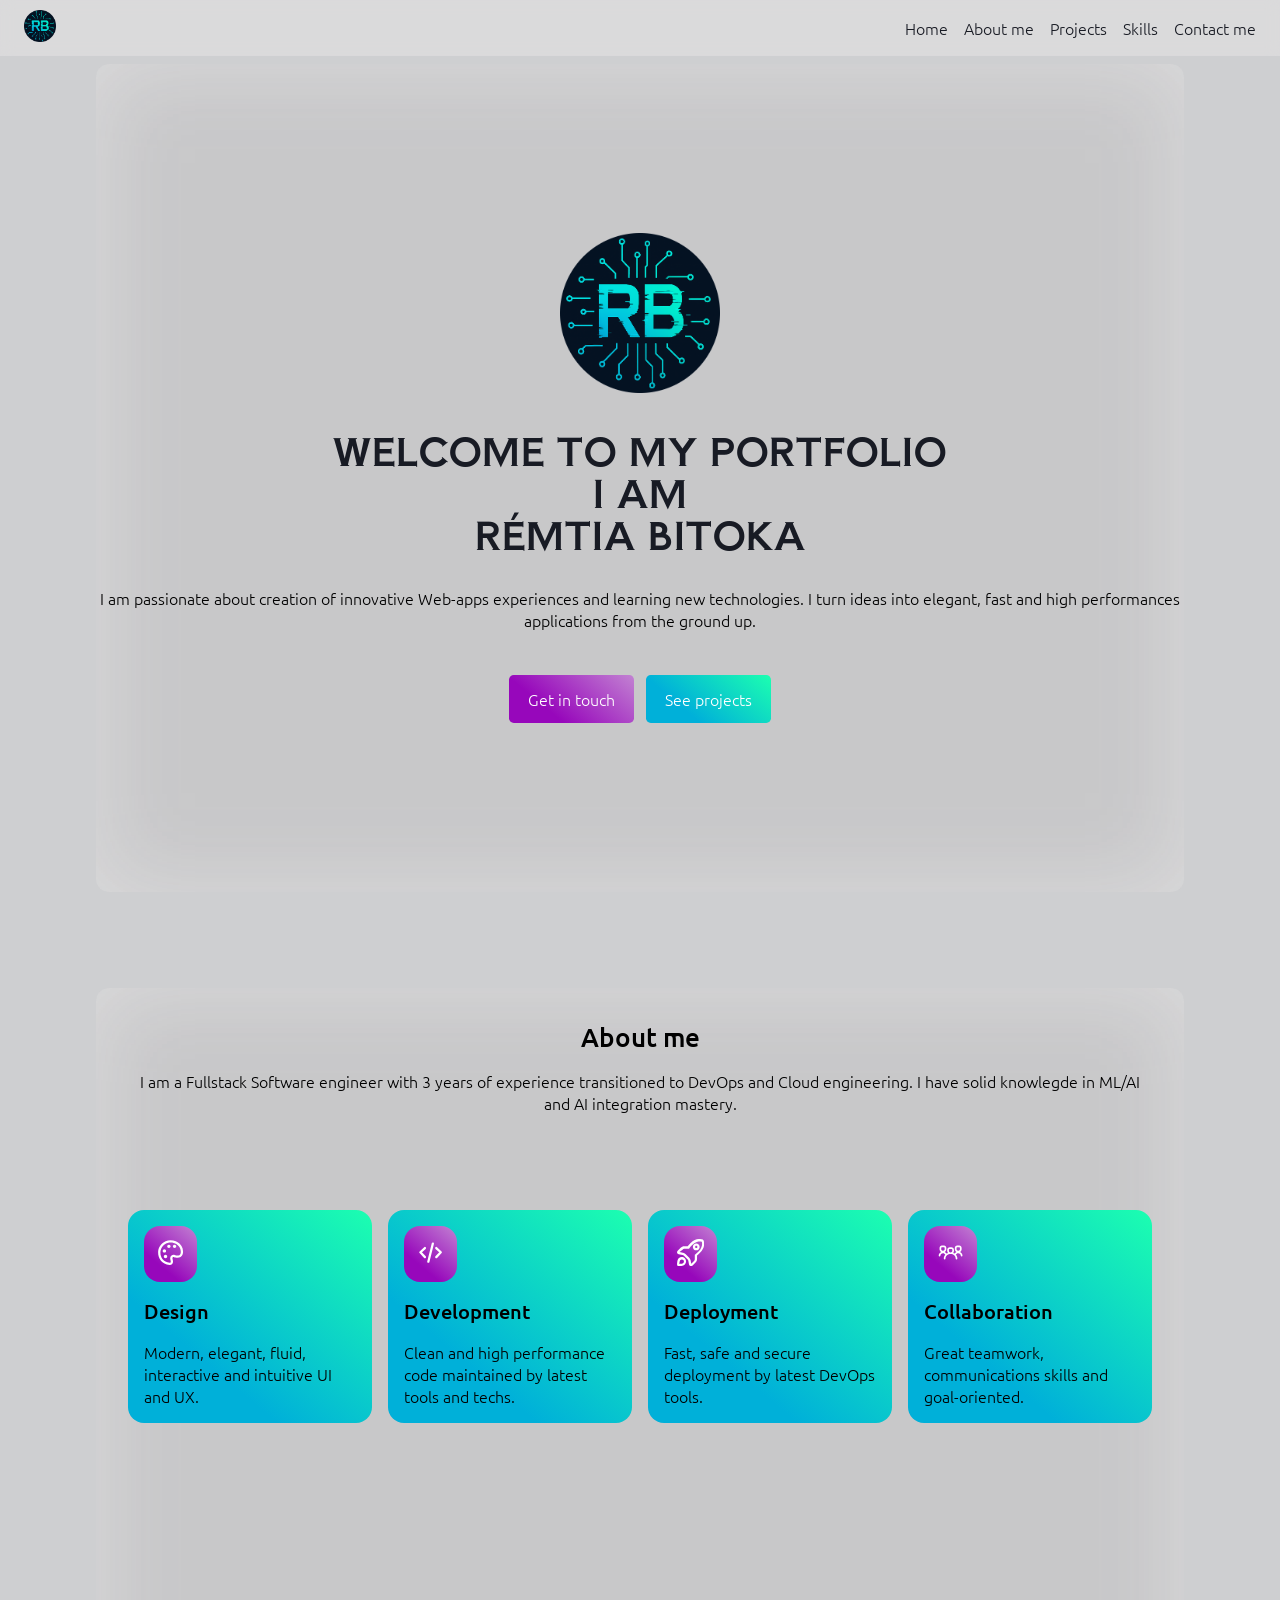
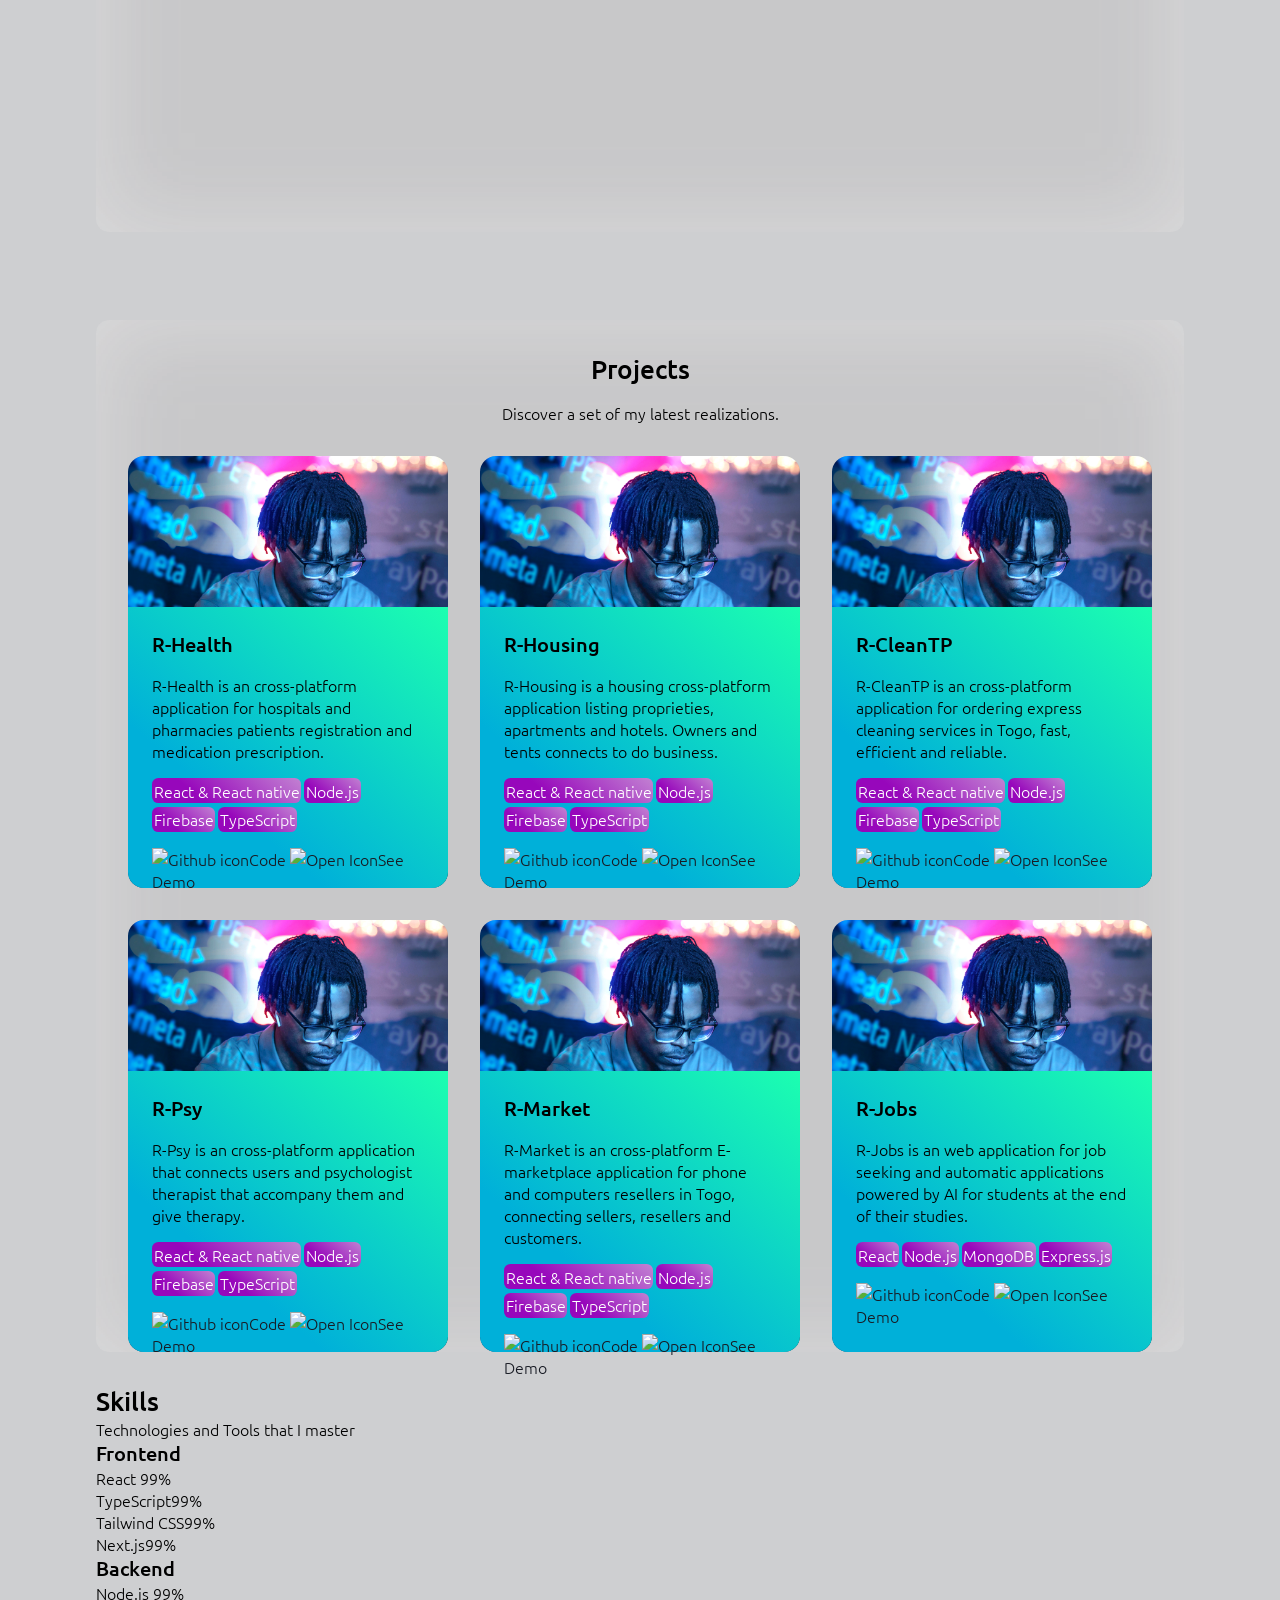
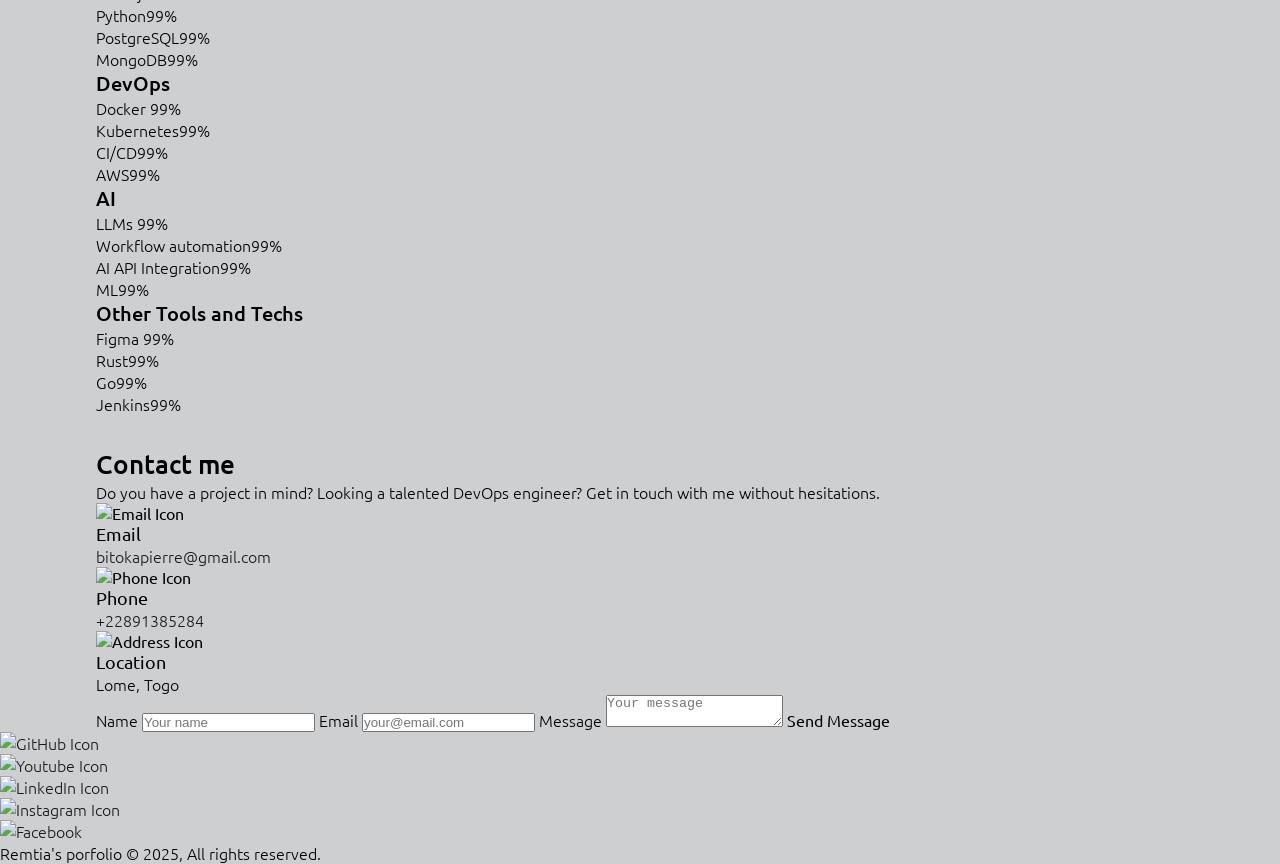
==== en/index.html @ 0a8af338 "somewhere in the middle" ====
<!DOCTYPE html>
<html lang="en">
<head>
    <meta charset="UTF-8">
    <meta name="viewport" content="width=device-width, initial-scale=1.0">
    <link rel="preconnect" href="https://fonts.googleapis.com">
    <link rel="preconnect" href="https://fonts.gstatic.com" crossorigin>
    <link href="https://fonts.googleapis.com/css2?family=Ubuntu:ital,wght@0,300;0,400;0,500;0,700;1,300;1,400;1,500;1,700&display=swap" rel="stylesheet">
    <link rel="preconnect" href="https://fonts.googleapis.com">
    <link rel="preconnect" href="https://fonts.gstatic.com" crossorigin>
    <link href="https://fonts.googleapis.com/css2?family=Aoboshi+One&display=swap" rel="stylesheet">
    <link rel="stylesheet" href="../style.css">
    <title>My Portfolio</title>
</head>
<body>

    <header class="navbar">
        <div class="logo-container">
            <a class="logo" href="index.html"><img class="logo-img" src="../images/logo.png" alt="RB logo"></a>
        </div>

        <nav class="links-container">
            <ul class="links">
                <li><a class="nav-links" href="index.html">Home</a></li>
                <li><a class="nav-links" href="#about-me">About me</a></li>
                <li><a class="nav-links" href="#projects">Projects</a></li>
                <li><a class="nav-links" href="#skills">Skills</a></li>
                <li><a class="nav-links" href="#contact">Contact me</a></li>
            </ul>
        </nav>
    </header>

    <div class="main-container">

        <main>


            <section class="hero-section">

                <div class="hero-img-container">
                    <img class="hero-img" src="../images/logo.png" alt="Remtia">
                </div>

                <h1>WELCOME TO MY PORTFOLIO <br> I AM<br> RÉMTIA BITOKA</h1>
                <p class="hero-p">I am passionate about creation of innovative Web-apps experiences and learning new technologies. I turn ideas into elegant, fast and high performances applications from the ground up.</p>

                <ul class="hero-btn">
                    <li><a class="btn btn-primary" href="#contact">Get in touch</a></li>
                    <li><a class="btn btn-secondary" href="#projects">See projects</a></li>
                </ul>

            </section>
        
            <article id="about-me" class="about-me">

                <div class="about-me-text">
                    <h2 class="about-me-h">About me</h2>
                    <p>I am a Fullstack Software engineer with 3 years of experience transitioned to DevOps and Cloud engineering. I have solid knowlegde in ML/AI and AI integration mastery.</p>
                </div>

                <div class="about-me-container">

                    <div class="facts">
                        <div class="fact-icons-container">
                            <svg class="fact-icons" viewBox="0 0 24 24" fill="#ffffff" xmlns="http://www.w3.org/2000/svg"><g id="SVGRepo_bgCarrier" stroke-width="0"></g><g id="SVGRepo_tracerCarrier" stroke-linecap="round" stroke-linejoin="round"></g><g id="SVGRepo_iconCarrier"> <path d="M8 10.5C8 11.3284 7.32843 12 6.5 12C5.67157 12 5 11.3284 5 10.5C5 9.67157 5.67157 9 6.5 9C7.32843 9 8 9.67157 8 10.5Z" fill="#ffffff"></path> <path d="M10.5 8C11.3284 8 12 7.32843 12 6.5C12 5.67157 11.3284 5 10.5 5C9.67157 5 9 5.67157 9 6.5C9 7.32843 9.67157 8 10.5 8Z" fill="#ffffff"></path> <path d="M17 6.5C17 7.32843 16.3284 8 15.5 8C14.6716 8 14 7.32843 14 6.5C14 5.67157 14.6716 5 15.5 5C16.3284 5 17 5.67157 17 6.5Z" fill="#ffffff"></path> <path d="M7.5 17C8.32843 17 9 16.3284 9 15.5C9 14.6716 8.32843 14 7.5 14C6.67157 14 6 14.6716 6 15.5C6 16.3284 6.67157 17 7.5 17Z" fill="#ffffff"></path> <path fill-rule="evenodd" clip-rule="evenodd" d="M1 12C1 5.92487 5.92487 1 12 1C17.9712 1 23 5.34921 23 11V11.0146C23 11.543 23.0001 12.4458 22.6825 13.4987C21.8502 16.2575 18.8203 16.9964 16.4948 16.4024C16.011 16.2788 15.5243 16.145 15.0568 16.0107C14.2512 15.7791 13.5177 16.4897 13.6661 17.2315L13.9837 18.8197L14.0983 19.5068C14.3953 21.289 13.0019 23.1015 11.0165 22.8498C7.65019 22.423 5.11981 21.1007 3.43595 19.1329C1.75722 17.171 1 14.6613 1 12ZM12 3C7.02944 3 3 7.02944 3 12C3 14.2854 3.64673 16.303 4.95555 17.8326C6.25924 19.3561 8.3 20.4894 11.2681 20.8657C11.7347 20.9249 12.2348 20.4915 12.1255 19.8356L12.0163 19.1803L11.7049 17.6237C11.2467 15.3325 13.4423 13.4657 15.6093 14.0885C16.0619 14.2186 16.529 14.3469 16.9897 14.4646C18.7757 14.9208 20.3744 14.2249 20.7677 12.921C20.997 12.161 21 11.5059 21 11C21 6.65079 17.0745 3 12 3Z" fill="#ffffff"></path> </g></svg>
                        </div>
                        <h3>Design</h3>
                        <p>Modern, elegant, fluid, interactive and intuitive UI and UX.</p>
                    </div>

                    <div class="facts">
                        <div class="fact-icons-container">
                            <svg class="fact-icons" viewBox="0 0 24 24" fill="none" xmlns="http://www.w3.org/2000/svg"><g id="SVGRepo_bgCarrier" stroke-width="0"></g><g id="SVGRepo_tracerCarrier" stroke-linecap="round" stroke-linejoin="round"></g><g id="SVGRepo_iconCarrier"> <path d="M7 8L3 11.6923L7 16M17 8L21 11.6923L17 16M14 4L10 20" stroke="#ffffff" stroke-width="2" stroke-linecap="round" stroke-linejoin="round"></path> </g></svg>
                        </div>
                        <h3>Development</h3>
                        <p>Clean and high performance code maintained by latest tools and techs.</p>
                    </div>

                    <div class="facts">
                        <div class="fact-icons-container">
                            <svg class="fact-icons" fill="#ffffff" height="200px" width="200px" version="1.1" id="XMLID_152_" xmlns="http://www.w3.org/2000/svg" xmlns:xlink="http://www.w3.org/1999/xlink" viewBox="0 0 24 24" xml:space="preserve"><g id="SVGRepo_bgCarrier" stroke-width="0"></g><g id="SVGRepo_tracerCarrier" stroke-linecap="round" stroke-linejoin="round"></g><g id="SVGRepo_iconCarrier"> <g id="deployment"> <g> <path d="M12.4,24c-0.2,0-0.4,0-0.5-0.1c-0.6-0.2-1.1-0.7-1.3-1.4L10,19.2c-0.1-0.5-0.3-0.9-0.6-1.2l-3.3-3.3 c-0.3-0.3-0.7-0.5-1.2-0.6l-3.4-0.7c-0.7-0.1-1.2-0.6-1.4-1.3c-0.2-0.6,0-1.3,0.5-1.8l2.6-2.6C4,6.9,5.1,6.3,6.3,6.3h3.1 c0.8-0.9,1.6-1.8,2.4-2.6C17.5-2,22.7,0.5,22.9,0.6l0.3,0.2l0.2,0.3c0.1,0.2,2.5,5.5-3.1,11.1c-0.9,0.9-1.8,1.7-2.6,2.4v3.1 c0,1.2-0.5,2.2-1.3,3.1l-2.6,2.6C13.4,23.8,12.9,24,12.4,24z M2.2,11.5l3.1,0.6c0.8,0.2,1.6,0.6,2.2,1.2l3.3,3.3 c0.6,0.6,1,1.4,1.2,2.2l0.6,3.1l2.4-2.4c0.4-0.4,0.7-1,0.7-1.6v-4l0.4-0.3c1-0.8,1.9-1.7,2.9-2.6c3.9-3.9,3.2-7.4,2.9-8.5 c-1.1-0.4-4.6-1-8.5,2.9c-0.9,0.9-1.8,1.9-2.6,2.9l-0.3,0.4h-4c-0.6,0-1.2,0.2-1.6,0.7L2.2,11.5z M2.1,24L2.1,24 c-0.8,0-1.3-0.1-1.6-0.4c-0.2-0.2-0.7-0.7-0.3-3.1c0.2-1.1,0.5-2.6,1.3-3.4c1.5-1.5,4-1.5,5.4,0c1.5,1.5,1.5,3.9,0,5.4 C5.8,23.7,3.3,24,2.1,24z M4.3,18c-0.5,0-1,0.2-1.3,0.5C2.4,19.1,2.1,21,2.1,22c1,0,2.9-0.3,3.5-0.8c0.7-0.7,0.7-1.9,0-2.6 C5.2,18.2,4.7,18,4.3,18z"></path> </g> <g> <path d="M17,10c-1.7,0-3-1.3-3-3s1.3-3,3-3s3,1.3,3,3S18.7,10,17,10z M17,6c-0.6,0-1,0.4-1,1s0.4,1,1,1s1-0.4,1-1S17.6,6,17,6z"></path> </g> </g> </g></svg>
                        </div>
                        <h3>Deployment</h3>
                        <p>Fast, safe and secure deployment by latest DevOps tools.</p>
                    </div>

                    <div class="facts">
                        <div class="fact-icons-container">
                            <svg class="fact-icons" fill="#ffffff" viewBox="0 0 32 32" enable-background="new 0 0 32 32" id="Layer_3" version="1.1" xml:space="preserve" xmlns="http://www.w3.org/2000/svg" xmlns:xlink="http://www.w3.org/1999/xlink"><g id="SVGRepo_bgCarrier" stroke-width="0"></g><g id="SVGRepo_tracerCarrier" stroke-linecap="round" stroke-linejoin="round"></g><g id="SVGRepo_iconCarrier"> <g> <path d="M27.126,15.264C28.241,14.613,29,13.417,29,12.036v-1.571c0-1.477-1.202-2.679-2.679-2.679h-2.643 C22.202,7.786,21,8.987,21,10.464v1.571c0,1.379,0.757,2.573,1.868,3.225c-0.912,0.416-1.674,1.087-2.184,1.945 c-0.506-0.341-1.053-0.632-1.639-0.857C19.632,15.652,20,14.765,20,13.786v-0.888c0-1.716-1.396-3.112-3.112-3.112h-1.775 c-1.716,0-3.112,1.396-3.112,3.112v0.888c0,0.98,0.368,1.866,0.954,2.562c-0.586,0.225-1.133,0.516-1.639,0.857 c-0.51-0.857-1.272-1.528-2.184-1.945C10.243,14.609,11,13.415,11,12.036v-1.571c0-1.477-1.202-2.679-2.679-2.679H5.679 C4.202,7.786,3,8.987,3,10.464v1.571c0,1.382,0.759,2.578,1.874,3.228C3.182,16.043,2,17.706,2,19.643c0,0.552,0.448,1,1,1 s1-0.448,1-1c0-1.576,1.346-2.857,3-2.857c1.222,0,2.32,0.723,2.775,1.773C8.667,19.834,8,21.452,8,23.214c0,0.552,0.448,1,1,1 s1-0.448,1-1c0-2.993,2.691-5.429,6-5.429s6,2.436,6,5.429c0,0.552,0.448,1,1,1s1-0.448,1-1c0-1.762-0.667-3.38-1.775-4.655 c0.455-1.05,1.553-1.773,2.775-1.773c1.654,0,3,1.282,3,2.857c0,0.552,0.448,1,1,1s1-0.448,1-1 C30,17.706,28.818,16.043,27.126,15.264z M5,10.464c0-0.374,0.305-0.679,0.679-0.679h2.643C8.695,9.786,9,10.09,9,10.464v1.571 c0,0.965-0.785,1.75-1.75,1.75h-0.5C5.785,13.786,5,13,5,12.036V10.464z M14,13.786v-0.888c0-0.613,0.499-1.112,1.112-1.112h1.775 c0.613,0,1.112,0.499,1.112,1.112v0.888c0,1.103-0.897,2-2,2S14,14.889,14,13.786z M23,10.464c0-0.374,0.305-0.679,0.679-0.679 h2.643c0.374,0,0.679,0.305,0.679,0.679v1.571c0,0.965-0.785,1.75-1.75,1.75h-0.5c-0.965,0-1.75-0.785-1.75-1.75V10.464z"></path> </g> </g></svg>
                        </div>
                        <h3>Collaboration</h3>
                        <p>Great teamwork, communications skills and goal-oriented.</p>
                    </div>
                </div>
            

            </article>

            <section id="projects" class="projects-section">

                <div class="projects-section-text">
                    <h2 class="projects-section-h">Projects</h2>
                    <p>Discover a set of my latest realizations.</p>
                </div>

                <div class="projects-container">

                    <div class="project-card R-Health">

                        <div class="project">
                            <h3>R-Health</h3>
                            <p>R-Health is an cross-platform application for hospitals and pharmacies patients registration and medication prescription.</p>
                            <div class="used-techs-container">
                                <span class="used-techs">React & React native</span>
                                <span class="used-techs">Node.js</span>
                                <span class="used-techs">Firebase</span>
                                <span class="used-techs">TypeScript</span>
                            </div>
                        
                            <div>
                                <a href="#"><img src="#" alt="Github icon"><span>Code</span></a>
                                <a href="#"><img src="#" alt="Open Icon"><span>See Demo</span></a>
                            </div>

                        </div>

                    </div>

                    <div class="project-card R-Housing">


                        <div class="project">
                            <h3>R-Housing</h3>
                            <p>R-Housing is a housing cross-platform application listing proprieties, apartments and hotels. Owners and tents connects to do business.</p>
                            <div class="used-techs-container">
                                <span class="used-techs">React & React native</span>
                                <span class="used-techs">Node.js</span>
                                <span class="used-techs">Firebase</span>
                                <span class="used-techs">TypeScript</span>
                            </div>
                        
                            <div>
                                <a href="#"><img src="#" alt="Github icon"><span>Code</span></a>
                                <a href="#"><img src="#" alt="Open Icon"><span>See Demo</span></a>
                            </div>

                        </div>

                

                    </div>

                    <div class="project-card R-CleanTP">


                        <div class="project">
                            <h3>R-CleanTP</h3>
                            <p>R-CleanTP is an cross-platform application for ordering express cleaning services in Togo, fast, efficient and reliable.</p>
                            <div class="used-techs-container">
                                <span class="used-techs">React & React native</span>
                                <span class="used-techs">Node.js</span>
                                <span class="used-techs">Firebase</span>
                                <span class="used-techs">TypeScript</span>
                            </div>
                        
                            <div>
                            <a href="#"><img src="#" alt="Github icon"><span>Code</span></a>
                            <a href="#"><img src="#" alt="Open Icon"><span>See Demo</span></a>
                            </div>

                        </div>

                

                    </div>

                    <div class="project-card R-Psy">


                        <div class="project">
                            <h3>R-Psy</h3>
                            <p>R-Psy is an cross-platform application that connects users and psychologist therapist that accompany them and give therapy.</p>
                            <div class="used-techs-container">
                                <span class="used-techs">React & React native</span>
                                <span class="used-techs">Node.js</span>
                                <span class="used-techs">Firebase</span>
                                <span class="used-techs">TypeScript</span>
                            </div>
                        
                            <div>
                                <a href="#"><img src="#" alt="Github icon"><span>Code</span></a>
                                <a href="#"><img src="#" alt="Open Icon"><span>See Demo</span></a>
                            </div>

                        </div>

                

                    </div>

                    <div class="project-card R-Market">


                        <div class="project">
                            <h3>R-Market</h3>
                            <p>R-Market is an cross-platform E-marketplace application for phone and computers resellers in Togo, connecting sellers, resellers and customers.</p>
                            <div class="used-techs-container">
                                <span class="used-techs">React & React native</span>
                                <span class="used-techs">Node.js</span>
                                <span class="used-techs">Firebase</span>
                                <span class="used-techs">TypeScript</span>
                            </div>
                        
                            <div>
                                <a href="#"><img src="#" alt="Github icon"><span>Code</span></a>
                                <a href="#"><img src="#" alt="Open Icon"><span>See Demo</span></a>
                            </div>

                        </div>

                

                    </div>

                    <div class="project-card">


                        <div class="project R-Jobs">
                            <h3>R-Jobs</h3>
                            <p>R-Jobs is an web application for job seeking and automatic applications powered by AI for students at the end of their studies.</p>
                            <div class="used-techs-container">
                                <span class="used-techs">React</span>
                                <span class="used-techs">Node.js</span>
                                <span class="used-techs">MongoDB</span>
                                <span class="used-techs">Express.js</span>
                            </div>
                        
                            <div>
                                <a href="#"><img src="#" alt="Github icon"><span>Code</span></a>
                                <a href="#"><img src="#" alt="Open Icon"><span>See Demo</span></a>
                            </div>

                        </div>
                    </div>
                </div>

            </section>

            <section id="skills" class="skills-section">

                <div class="skills-section-text">
                    <h2>Skills</h2>
                    <p>Technologies and Tools that I master</p>
                </div>

                <div class="skills-container">

                    <div class="skills">
                        <h3>Frontend</h3>
                    
                        <div><span>React</span> <span>99%</span></div>

                        <!-- Add progression bar -->
                        <div></div>

                        <div><span>TypeScript</span><span>99%</span></div>

                        <!-- Add progression bar -->
                        <div></div>

                        <div><span>Tailwind CSS</span><span>99%</span></div>

                        <!-- Add progression bar -->
                        <div></div>

                        <div><span>Next.js</span><span>99%</span></div>

                        <!-- Add progression bar -->
                        <div></div>

                    </div>

                    <div class="skills">

                        <h3>Backend</h3>
                    
                        <div><span>Node.js</span> <span>99%</span></div>

                        <!-- Add progression bar -->
                        <div></div>

                        <div><span>Python</span><span>99%</span></div>

                        <!-- Add progression bar -->
                        <div></div>

                        <div><span>PostgreSQL</span><span>99%</span></div>

                        <!-- Add progression bar -->
                        <div></div>
                    
                        <div><span>MongoDB</span><span>99%</span></div>

                        <!-- Add progression bar -->
                        <div></div>

                

                    </div>

                    <div class="skills">

                        <h3>DevOps</h3>
                    
                        <div><span>Docker</span> <span>99%</span></div>

                        <!-- Add progression bar -->
                        <div></div>

                        <div><span>Kubernetes</span><span>99%</span></div>

                        <!-- Add progression bar -->
                        <div></div>

                        <div><span>CI/CD</span><span>99%</span></div>

                        <!-- Add progression bar -->
                        <div></div>
                    
                        <div><span>AWS</span><span>99%</span></div>

                        <!-- Add progression bar -->
                        <div></div>

                

                    </div>

                    <div class="skills">

                        <h3>AI</h3>
                    
                        <div><span>LLMs</span> <span>99%</span></div>

                        <!-- Add progression bar -->
                        <div></div>

                        <div><span>Workflow automation</span><span>99%</span></div>

                        <!-- Add progression bar -->
                        <div></div>

                        <div><span>AI API Integration</span><span>99%</span></div>

                        <!-- Add progression bar -->
                        <div></div>
                    
                        <div><span>ML</span><span>99%</span></div>

                        <!-- Add progression bar -->
                        <div></div>

                

                    </div>

                    <div class="skills">

                        <h3>Other Tools and Techs</h3>
                    
                        <div><span>Figma</span> <span>99%</span></div>

                        <!-- Add progression bar -->
                        <div></div>

                        <div><span>Rust</span><span>99%</span></div>

                        <!-- Add progression bar -->
                        <div></div>

                        <div><span>Go</span><span>99%</span></div>

                        <!-- Add progression bar -->
                        <div></div>
                    
                        <div><span>Jenkins</span><span>99%</span></div>

                        <!-- Add progression bar -->
                        <div></div>

                

                    </div>
                </div>
            </section>

            <section id="contact" class="cta-section">

                <div class="cta-text">
                    <h2>Contact me</h2>
                    <p>Do you have a project in mind? Looking a talented DevOps engineer? Get in touch with me without hesitations.</p>
                </div>

                <div class="cta-container">

                    <div class="email-card">
                        <div class="email-box">
                            <img src="#" alt="Email Icon">

                            <div class="email-content">
                                <h4>Email</h4>
                                <a href="mailto:bitokapierre@gmail.com">bitokapierre@gmail.com</a>
                            </div>

                        </div>

                    </div>

                    <div class="phone-card">

                        <div class="phone-box">
                            <img src="#" alt="Phone Icon">

                            <div class="phone-content">
                                <h4>Phone</h4>
                                <a href="tel:+22891385284">+22891385284</a>
                            </div>

                        </div>

                    </div>

                    <div class="address-card">


                        <div class="address-box">
                            <img src="#" alt="Address Icon">

                            <div class="address-content">
                                <h4>Location</h4>
                                <span>Lome, Togo</span>
                        </div>
                        
                        </div>

                    </div>

                    <div class="form-box">

                        <form action="" method="post">

                            <label for="name">Name</label>
                            <input id="name" type="text" placeholder="Your name">

                            <label for="email">Email</label>
                            <input id="email" type="email" placeholder="your@email.com">

                            <label for="message">Message</label>
                            <textarea name="message" id="message" placeholder="Your message"></textarea>

                            <btn id="btn btn-submit" type="submit">Send Message</btn>

                        </form>

                    </div>

                </div>

            </section>
            
        </main>

        <footer class="footer">

            <div class="social-media-box">
                <ul>
                    <li><a href="#"><img src="#" alt="GitHub Icon"></a></li>
                    <li><a href="#"><img src="#" alt="Youtube Icon"></a></li>
                    <li><a href="#"><img src="#" alt="LinkedIn Icon"></a></li>
                    <li><a href="#"><img src="#" alt="Instagram Icon"></a></li>
                    <li><a href="#"><img src="#" alt="Facebook"></a></li>
                </ul>
            </div>

            <div class="copyright">
                <p class="copyright-p">Remtia's porfolio &copy; 2025, All rights reserved.</p>
            </div>

        </footer>

    </div>
    
</body>
</html>
---- style.css ----
* {
    padding: 0;
    margin: 0;
    box-sizing: border-box;
}


/* -----------------------------------------GLOBAL STYLES----------------------------------------- */

:root {
    --font-family: Ubuntu, system-ui, -apple-system, BlinkMacSystemFont, 'Segoe UI', Roboto, Oxygen, Ubuntu, Cantarell, 'Open Sans', 'Helvetica Neue', sans-serif;
    --base-primary: #00b0d9;
    --shade-primary: #007b98;
    --tint-primary: #00d2db;
    --base-secondary: #1CFFB0;
    --shade-secondary: #11996A;
    --tint-secondary: #77FFD0;
    --grey-base: #181B24;
    --grey-shade: #07080b;
    --grey-tint: #464950;
    --xl: 2.4rem;
    --l: 1.602rem;
    --m: 1.266rem;
    --s: 1.125rem;
    --p: 1rem;
    --a: 1rem;
    --nav-height: 3.5rem;
}


body {
    font-family: var(--font-family);
    color: #000;
    /* background-image: url(images/bgi.jpg); */
    background-size: cover;
    background-repeat: no-repeat;
    background-position: center;
}

h2, h3 {
    font-weight: 500;
}

h1 {
    font-family: Aoboshi One;
    font-size: var(--xl);
    text-align: center;
    font-weight: 500;
    letter-spacing: 1px;
    line-height: 1.1;
    color: var(--grey-base);
}

h2 {
    font-size: var(--l);
}

h3 {
    font-size: var(--m);
}

h4 {
    font-size: var(--s);
    font-weight: 400;
}

p, span, label {
    font-size: var(--p);
    font-weight: 300;
}

a{
    font-size: var(--a);
    text-decoration: none;
    font-weight: 300;
    color: var(--grey-base);
}

ul {
    list-style: none;
}

.main-container {
    background-color: #46495043;
    backdrop-filter: blur(10px);
    display: flex;
    flex-direction: column;
}

main {
    width: 85%;
    margin: 0 auto;
    margin-top: var(--nav-height);
    display: flex;
    flex-direction: column;
    gap: 2rem;
}


/* -----------------------------------------COMPONENTS----------------------------------------- */

.btn {
    font-size: var(--a);
    border-radius: 0.3rem;
    padding: 0.8rem 1.2rem;
    display: inline-block;
}

.btn-primary {
    background: linear-gradient(40deg, #9707bb 30%, #c282d2 100%);
    color: #ffffff;
}

.btn-secondary {
    color: #ffffff;
    background: linear-gradient(40deg, var(--base-primary)30%, var(--base-secondary)100%);
}


/* -----------------------------------------NAV BAR----------------------------------------- */

.navbar {
    position: fixed;
    top: 0;
    z-index: 10;
    width: 100%;
    height: var(--nav-height);
    background-color: #e9e7e77a;
    backdrop-filter: blur(7px);
    display: flex;
    justify-content: space-between;
    align-items: center;
    border-bottom: 0.2px #d3d6dd2c solid ;
}

.logo-container {
    display: flex;
    justify-content: center;
    align-items: center;
    gap: 0.4rem;
    margin-left: 1.5rem;

}

.logo-img {
    width: 2rem;
}

.links-container {
    margin-right: 1.5rem;
}

.links {
    display: flex;
    gap: 1rem;
}

.nav-links {
    display: block;
    font-size: var(--a);
    text-decoration: none;
    font-weight: 300;
    color: var(--grey-base);
    transition: transform 0.1s ease-out 0.5s;

}

.nav-links:hover, .nav-links:active {
    color: var(--shade-primary);
    text-shadow: 0rem 0.05rem 1.5rem #b5b6b9;
    transform: translateY(-0.1rem);

}


/* -----------------------------------------HERO SECTION----------------------------------------- */

.hero-section {
    height: calc(100vh - (var(--nav-height) + 1rem));
    display: flex;
    flex-direction: column;
    justify-content: center;
    align-items: center;
    gap: 2rem;
    background-color: #e9e7e77a;
    backdrop-filter: blur(46px);
    border-radius: 0.8rem;
    margin: 0.5rem 0;
}

.hero-img{
    width: 10rem;
}

.hero-p {
    text-align: center;
    margin-bottom: 0.8rem;
}


.hero-btn {
    display: flex;
    gap: 0.7rem;
}



/* -----------------------------------------ABOUT ME SECTION----------------------------------------- */

.about-me {
    display: flex;
    flex-direction: column;
    height: calc(100vh - var(--nav-height));
    margin-top: var(--nav-height);
    background-color: #e9e7e77a;
    backdrop-filter: blur(46px);
    border-radius: 0.8rem;
    gap: 6rem;
}


.about-me-text{
    margin: 2rem 2rem 0;
    text-align: center;
}

.about-me-h {
    margin-bottom: 1rem;
}


.about-me-container {
    margin: 0 2rem;
    display: grid;
    grid-template-columns: repeat(4, 1fr);
    gap: 1rem;
    justify-items: center;
}

.facts {
    background: linear-gradient(40deg, var(--base-primary)30%, var(--base-secondary)100%);
    display: flex;
    flex-direction: column;
    padding: 1rem;
    border-radius: 1rem;
    gap: 1rem;
    transition: transform  0.25s ease-in-out;
}

.facts:hover {
    transform: scale(1.05);

}


.fact-icons {
    width: 1.7rem;
    height: 1.7rem;
}


.fact-icons-container {
    padding: 0.8rem;
    border-radius: 1rem;
    background: linear-gradient(40deg, #9707bb 30%, #c282d2 100%);
    width: fit-content;

}


/* -----------------------------------------PROJECTS SECTION----------------------------------------- */

.projects-section {
    display: flex;
    flex-direction: column;
    gap: 2rem;
    margin-top: var(--nav-height);
    background-color: #e9e7e77a;
    backdrop-filter: blur(46px);
    border-radius: 0.8rem;
}


.projects-section-text {
    text-align: center;
    margin: 2rem 2rem 0;
}

.projects-section-h{
    margin-bottom: 1rem;
}
.projects-container {
    display: grid;
    grid-template-columns: repeat(3, 1fr);
    gap: 2rem;
    margin: 0 2rem;
}


.project-card {
    background-image: url(images/bgi.jpg);
    background-size: cover;
    height: 27rem;
    border-radius: 1rem;
    display: flex;
    flex-direction: column;
    justify-content: end;
}


.project {
    background: linear-gradient(40deg, var(--base-primary)30%, var(--base-secondary)100%);
    height: 65%;
    padding: 1.5rem;
    border-bottom-right-radius: 1rem;
    border-bottom-left-radius: 1rem;
    display: flex;
    flex-direction: column;
    gap: 1rem;
}


.used-techs-container {
    display: flex;
    gap: 0.2rem;
    flex-wrap: wrap;
}

.used-techs {
    background: linear-gradient(40deg, #9707bb 30%, #c282d2 100%);
    color: #ffffff;
    padding: 0.1rem;
    border-radius: 0.4rem;
}
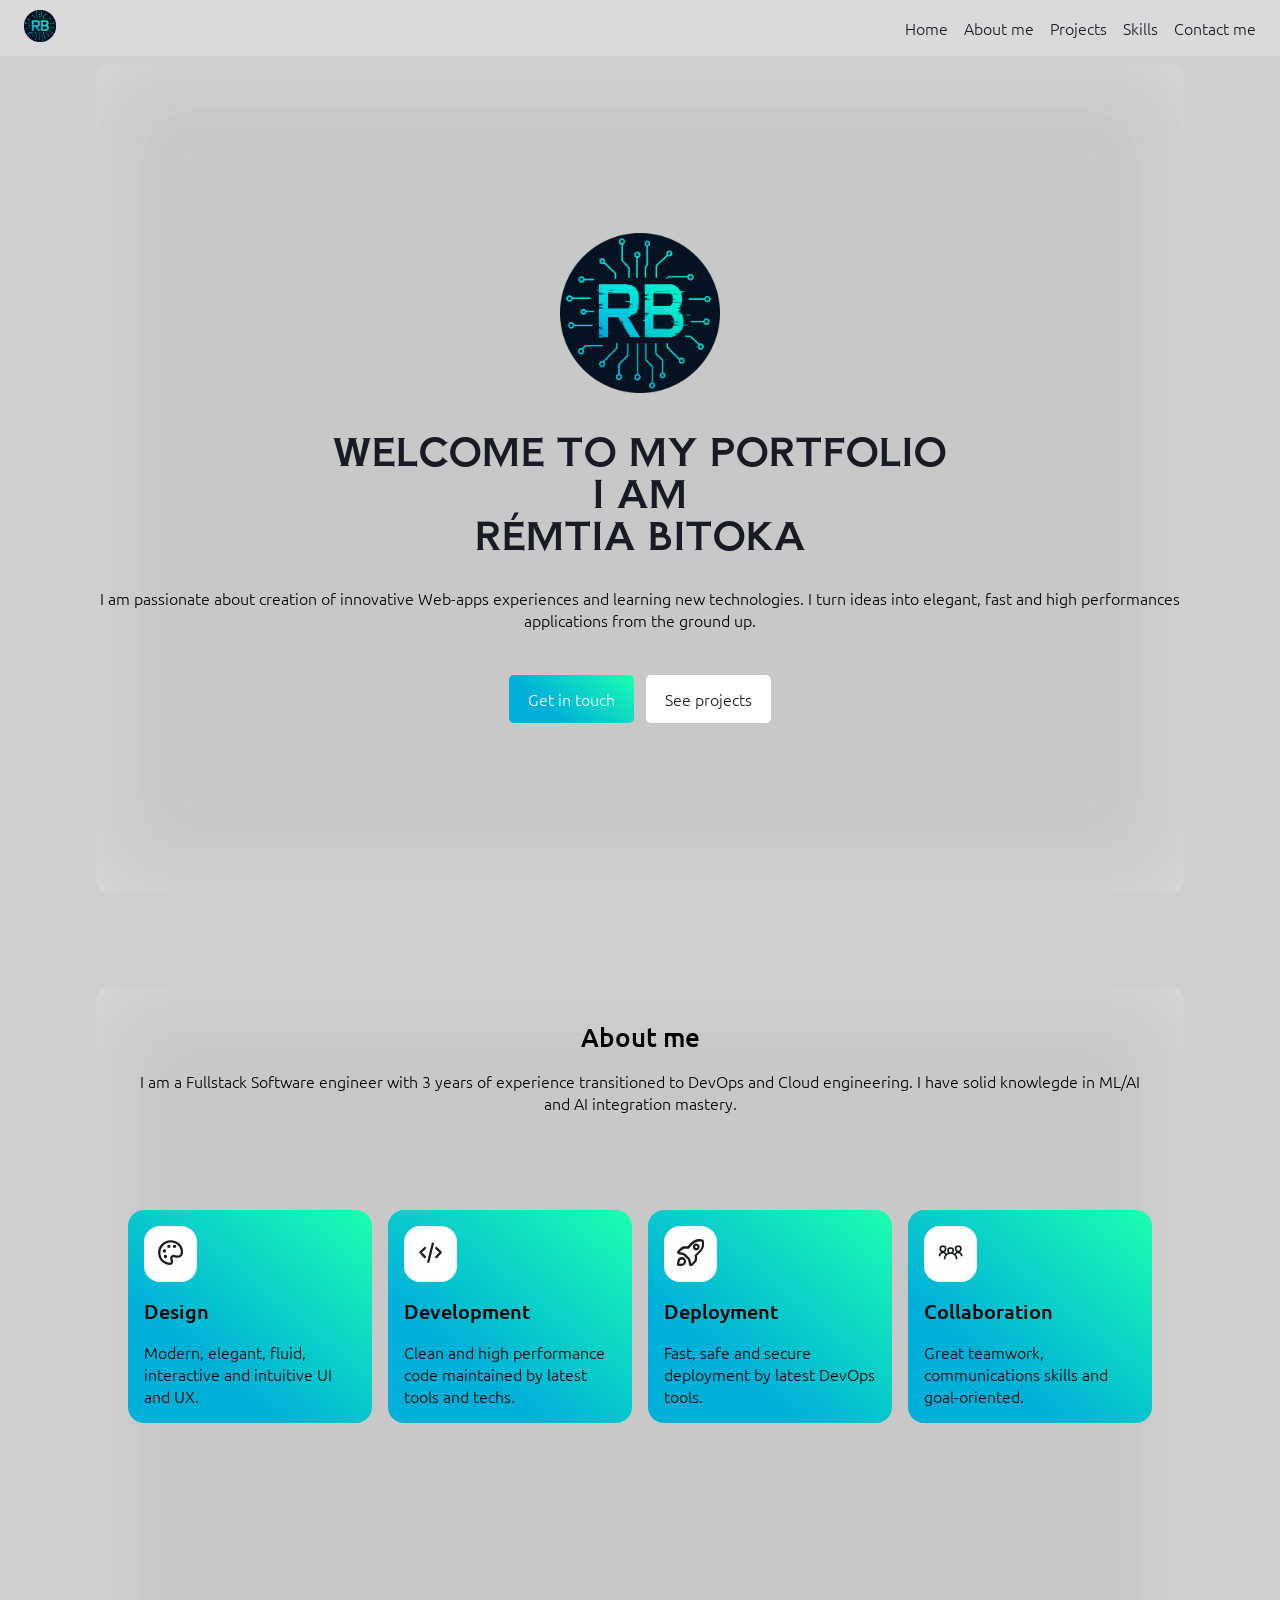
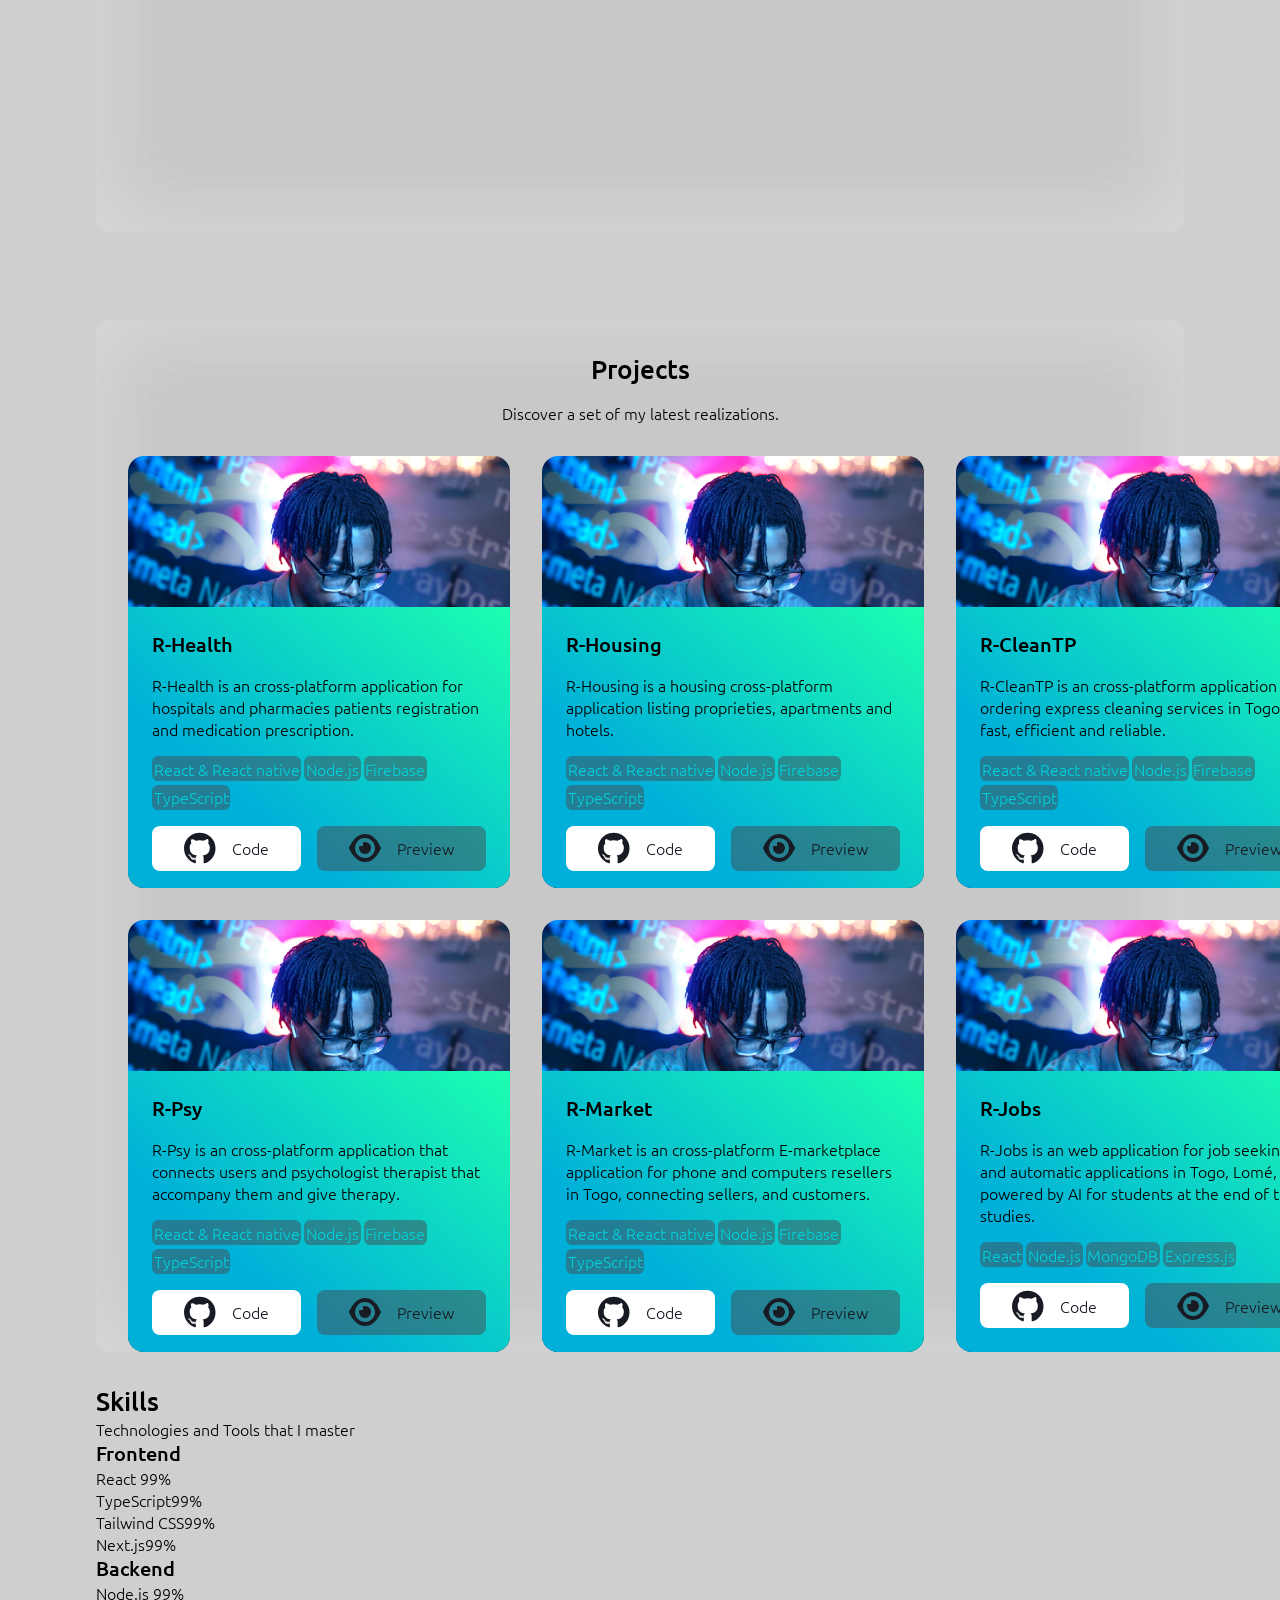
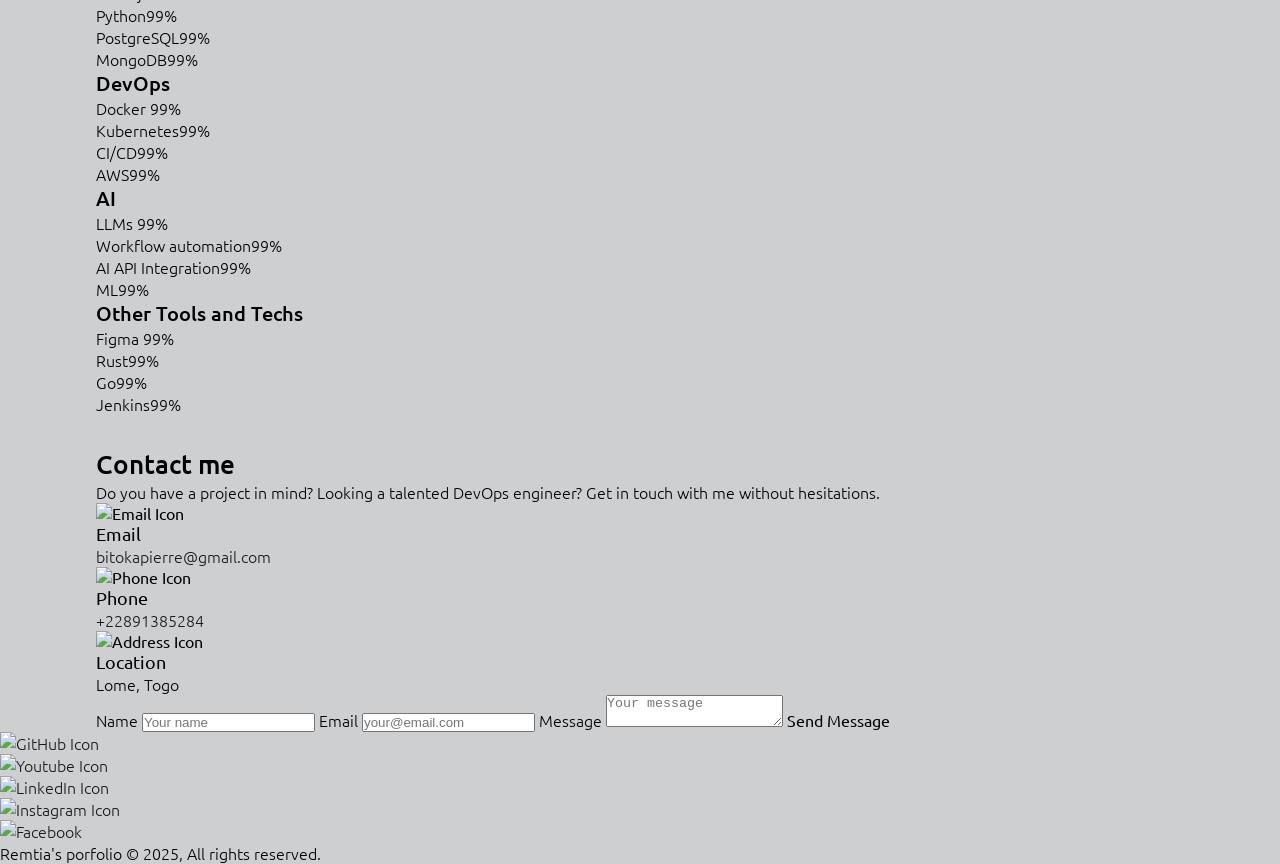
==== commit 4724cfd3: "I fucked up" ====
--- a/en/index.html
+++ b/en/index.html
@@ -45,8 +45,8 @@
                 <p class="hero-p">I am passionate about creation of innovative Web-apps experiences and learning new technologies. I turn ideas into elegant, fast and high performances applications from the ground up.</p>
 
                 <ul class="hero-btn">
-                    <li><a class="btn btn-primary" href="#contact">Get in touch</a></li>
-                    <li><a class="btn btn-secondary" href="#projects">See projects</a></li>
+                    <li><a class="btn btn-secondary href="#contact">Get in touch</a></li>
+                    <li><a class="btn btn-primary" href="#projects">See projects</a></li>
                 </ul>
 
             </section>
@@ -62,7 +62,7 @@
 
                     <div class="facts">
                         <div class="fact-icons-container">
-                            <svg class="fact-icons" viewBox="0 0 24 24" fill="#ffffff" xmlns="http://www.w3.org/2000/svg"><g id="SVGRepo_bgCarrier" stroke-width="0"></g><g id="SVGRepo_tracerCarrier" stroke-linecap="round" stroke-linejoin="round"></g><g id="SVGRepo_iconCarrier"> <path d="M8 10.5C8 11.3284 7.32843 12 6.5 12C5.67157 12 5 11.3284 5 10.5C5 9.67157 5.67157 9 6.5 9C7.32843 9 8 9.67157 8 10.5Z" fill="#ffffff"></path> <path d="M10.5 8C11.3284 8 12 7.32843 12 6.5C12 5.67157 11.3284 5 10.5 5C9.67157 5 9 5.67157 9 6.5C9 7.32843 9.67157 8 10.5 8Z" fill="#ffffff"></path> <path d="M17 6.5C17 7.32843 16.3284 8 15.5 8C14.6716 8 14 7.32843 14 6.5C14 5.67157 14.6716 5 15.5 5C16.3284 5 17 5.67157 17 6.5Z" fill="#ffffff"></path> <path d="M7.5 17C8.32843 17 9 16.3284 9 15.5C9 14.6716 8.32843 14 7.5 14C6.67157 14 6 14.6716 6 15.5C6 16.3284 6.67157 17 7.5 17Z" fill="#ffffff"></path> <path fill-rule="evenodd" clip-rule="evenodd" d="M1 12C1 5.92487 5.92487 1 12 1C17.9712 1 23 5.34921 23 11V11.0146C23 11.543 23.0001 12.4458 22.6825 13.4987C21.8502 16.2575 18.8203 16.9964 16.4948 16.4024C16.011 16.2788 15.5243 16.145 15.0568 16.0107C14.2512 15.7791 13.5177 16.4897 13.6661 17.2315L13.9837 18.8197L14.0983 19.5068C14.3953 21.289 13.0019 23.1015 11.0165 22.8498C7.65019 22.423 5.11981 21.1007 3.43595 19.1329C1.75722 17.171 1 14.6613 1 12ZM12 3C7.02944 3 3 7.02944 3 12C3 14.2854 3.64673 16.303 4.95555 17.8326C6.25924 19.3561 8.3 20.4894 11.2681 20.8657C11.7347 20.9249 12.2348 20.4915 12.1255 19.8356L12.0163 19.1803L11.7049 17.6237C11.2467 15.3325 13.4423 13.4657 15.6093 14.0885C16.0619 14.2186 16.529 14.3469 16.9897 14.4646C18.7757 14.9208 20.3744 14.2249 20.7677 12.921C20.997 12.161 21 11.5059 21 11C21 6.65079 17.0745 3 12 3Z" fill="#ffffff"></path> </g></svg>
+                            <svg class="fact-icons" viewBox="0 0 24 24" fill="#181B24" xmlns="http://www.w3.org/2000/svg"><g id="SVGRepo_bgCarrier" stroke-width="0"></g><g id="SVGRepo_tracerCarrier" stroke-linecap="round" stroke-linejoin="round"></g><g id="SVGRepo_iconCarrier"> <path d="M8 10.5C8 11.3284 7.32843 12 6.5 12C5.67157 12 5 11.3284 5 10.5C5 9.67157 5.67157 9 6.5 9C7.32843 9 8 9.67157 8 10.5Z" fill="#181B24"></path> <path d="M10.5 8C11.3284 8 12 7.32843 12 6.5C12 5.67157 11.3284 5 10.5 5C9.67157 5 9 5.67157 9 6.5C9 7.32843 9.67157 8 10.5 8Z" fill="#181B24"></path> <path d="M17 6.5C17 7.32843 16.3284 8 15.5 8C14.6716 8 14 7.32843 14 6.5C14 5.67157 14.6716 5 15.5 5C16.3284 5 17 5.67157 17 6.5Z" fill="#181B24"></path> <path d="M7.5 17C8.32843 17 9 16.3284 9 15.5C9 14.6716 8.32843 14 7.5 14C6.67157 14 6 14.6716 6 15.5C6 16.3284 6.67157 17 7.5 17Z" fill="#181B24"></path> <path fill-rule="evenodd" clip-rule="evenodd" d="M1 12C1 5.92487 5.92487 1 12 1C17.9712 1 23 5.34921 23 11V11.0146C23 11.543 23.0001 12.4458 22.6825 13.4987C21.8502 16.2575 18.8203 16.9964 16.4948 16.4024C16.011 16.2788 15.5243 16.145 15.0568 16.0107C14.2512 15.7791 13.5177 16.4897 13.6661 17.2315L13.9837 18.8197L14.0983 19.5068C14.3953 21.289 13.0019 23.1015 11.0165 22.8498C7.65019 22.423 5.11981 21.1007 3.43595 19.1329C1.75722 17.171 1 14.6613 1 12ZM12 3C7.02944 3 3 7.02944 3 12C3 14.2854 3.64673 16.303 4.95555 17.8326C6.25924 19.3561 8.3 20.4894 11.2681 20.8657C11.7347 20.9249 12.2348 20.4915 12.1255 19.8356L12.0163 19.1803L11.7049 17.6237C11.2467 15.3325 13.4423 13.4657 15.6093 14.0885C16.0619 14.2186 16.529 14.3469 16.9897 14.4646C18.7757 14.9208 20.3744 14.2249 20.7677 12.921C20.997 12.161 21 11.5059 21 11C21 6.65079 17.0745 3 12 3Z" fill="#181B24"></path> </g></svg>
                         </div>
                         <h3>Design</h3>
                         <p>Modern, elegant, fluid, interactive and intuitive UI and UX.</p>
@@ -70,7 +70,7 @@
 
                     <div class="facts">
                         <div class="fact-icons-container">
-                            <svg class="fact-icons" viewBox="0 0 24 24" fill="none" xmlns="http://www.w3.org/2000/svg"><g id="SVGRepo_bgCarrier" stroke-width="0"></g><g id="SVGRepo_tracerCarrier" stroke-linecap="round" stroke-linejoin="round"></g><g id="SVGRepo_iconCarrier"> <path d="M7 8L3 11.6923L7 16M17 8L21 11.6923L17 16M14 4L10 20" stroke="#ffffff" stroke-width="2" stroke-linecap="round" stroke-linejoin="round"></path> </g></svg>
+                            <svg class="fact-icons" viewBox="0 0 24 24" fill="none" xmlns="http://www.w3.org/2000/svg"><g id="SVGRepo_bgCarrier" stroke-width="0"></g><g id="SVGRepo_tracerCarrier" stroke-linecap="round" stroke-linejoin="round"></g><g id="SVGRepo_iconCarrier"> <path d="M7 8L3 11.6923L7 16M17 8L21 11.6923L17 16M14 4L10 20" stroke="#181B24" stroke-width="2" stroke-linecap="round" stroke-linejoin="round"></path> </g></svg>
                         </div>
                         <h3>Development</h3>
                         <p>Clean and high performance code maintained by latest tools and techs.</p>
@@ -78,7 +78,7 @@
 
                     <div class="facts">
                         <div class="fact-icons-container">
-                            <svg class="fact-icons" fill="#ffffff" height="200px" width="200px" version="1.1" id="XMLID_152_" xmlns="http://www.w3.org/2000/svg" xmlns:xlink="http://www.w3.org/1999/xlink" viewBox="0 0 24 24" xml:space="preserve"><g id="SVGRepo_bgCarrier" stroke-width="0"></g><g id="SVGRepo_tracerCarrier" stroke-linecap="round" stroke-linejoin="round"></g><g id="SVGRepo_iconCarrier"> <g id="deployment"> <g> <path d="M12.4,24c-0.2,0-0.4,0-0.5-0.1c-0.6-0.2-1.1-0.7-1.3-1.4L10,19.2c-0.1-0.5-0.3-0.9-0.6-1.2l-3.3-3.3 c-0.3-0.3-0.7-0.5-1.2-0.6l-3.4-0.7c-0.7-0.1-1.2-0.6-1.4-1.3c-0.2-0.6,0-1.3,0.5-1.8l2.6-2.6C4,6.9,5.1,6.3,6.3,6.3h3.1 c0.8-0.9,1.6-1.8,2.4-2.6C17.5-2,22.7,0.5,22.9,0.6l0.3,0.2l0.2,0.3c0.1,0.2,2.5,5.5-3.1,11.1c-0.9,0.9-1.8,1.7-2.6,2.4v3.1 c0,1.2-0.5,2.2-1.3,3.1l-2.6,2.6C13.4,23.8,12.9,24,12.4,24z M2.2,11.5l3.1,0.6c0.8,0.2,1.6,0.6,2.2,1.2l3.3,3.3 c0.6,0.6,1,1.4,1.2,2.2l0.6,3.1l2.4-2.4c0.4-0.4,0.7-1,0.7-1.6v-4l0.4-0.3c1-0.8,1.9-1.7,2.9-2.6c3.9-3.9,3.2-7.4,2.9-8.5 c-1.1-0.4-4.6-1-8.5,2.9c-0.9,0.9-1.8,1.9-2.6,2.9l-0.3,0.4h-4c-0.6,0-1.2,0.2-1.6,0.7L2.2,11.5z M2.1,24L2.1,24 c-0.8,0-1.3-0.1-1.6-0.4c-0.2-0.2-0.7-0.7-0.3-3.1c0.2-1.1,0.5-2.6,1.3-3.4c1.5-1.5,4-1.5,5.4,0c1.5,1.5,1.5,3.9,0,5.4 C5.8,23.7,3.3,24,2.1,24z M4.3,18c-0.5,0-1,0.2-1.3,0.5C2.4,19.1,2.1,21,2.1,22c1,0,2.9-0.3,3.5-0.8c0.7-0.7,0.7-1.9,0-2.6 C5.2,18.2,4.7,18,4.3,18z"></path> </g> <g> <path d="M17,10c-1.7,0-3-1.3-3-3s1.3-3,3-3s3,1.3,3,3S18.7,10,17,10z M17,6c-0.6,0-1,0.4-1,1s0.4,1,1,1s1-0.4,1-1S17.6,6,17,6z"></path> </g> </g> </g></svg>
+                            <svg class="fact-icons" fill="#181B24" height="200px" width="200px" version="1.1" id="XMLID_152_" xmlns="http://www.w3.org/2000/svg" xmlns:xlink="http://www.w3.org/1999/xlink" viewBox="0 0 24 24" xml:space="preserve"><g id="SVGRepo_bgCarrier" stroke-width="0"></g><g id="SVGRepo_tracerCarrier" stroke-linecap="round" stroke-linejoin="round"></g><g id="SVGRepo_iconCarrier"> <g id="deployment"> <g> <path d="M12.4,24c-0.2,0-0.4,0-0.5-0.1c-0.6-0.2-1.1-0.7-1.3-1.4L10,19.2c-0.1-0.5-0.3-0.9-0.6-1.2l-3.3-3.3 c-0.3-0.3-0.7-0.5-1.2-0.6l-3.4-0.7c-0.7-0.1-1.2-0.6-1.4-1.3c-0.2-0.6,0-1.3,0.5-1.8l2.6-2.6C4,6.9,5.1,6.3,6.3,6.3h3.1 c0.8-0.9,1.6-1.8,2.4-2.6C17.5-2,22.7,0.5,22.9,0.6l0.3,0.2l0.2,0.3c0.1,0.2,2.5,5.5-3.1,11.1c-0.9,0.9-1.8,1.7-2.6,2.4v3.1 c0,1.2-0.5,2.2-1.3,3.1l-2.6,2.6C13.4,23.8,12.9,24,12.4,24z M2.2,11.5l3.1,0.6c0.8,0.2,1.6,0.6,2.2,1.2l3.3,3.3 c0.6,0.6,1,1.4,1.2,2.2l0.6,3.1l2.4-2.4c0.4-0.4,0.7-1,0.7-1.6v-4l0.4-0.3c1-0.8,1.9-1.7,2.9-2.6c3.9-3.9,3.2-7.4,2.9-8.5 c-1.1-0.4-4.6-1-8.5,2.9c-0.9,0.9-1.8,1.9-2.6,2.9l-0.3,0.4h-4c-0.6,0-1.2,0.2-1.6,0.7L2.2,11.5z M2.1,24L2.1,24 c-0.8,0-1.3-0.1-1.6-0.4c-0.2-0.2-0.7-0.7-0.3-3.1c0.2-1.1,0.5-2.6,1.3-3.4c1.5-1.5,4-1.5,5.4,0c1.5,1.5,1.5,3.9,0,5.4 C5.8,23.7,3.3,24,2.1,24z M4.3,18c-0.5,0-1,0.2-1.3,0.5C2.4,19.1,2.1,21,2.1,22c1,0,2.9-0.3,3.5-0.8c0.7-0.7,0.7-1.9,0-2.6 C5.2,18.2,4.7,18,4.3,18z"></path> </g> <g> <path d="M17,10c-1.7,0-3-1.3-3-3s1.3-3,3-3s3,1.3,3,3S18.7,10,17,10z M17,6c-0.6,0-1,0.4-1,1s0.4,1,1,1s1-0.4,1-1S17.6,6,17,6z"></path> </g> </g> </g></svg>
                         </div>
                         <h3>Deployment</h3>
                         <p>Fast, safe and secure deployment by latest DevOps tools.</p>
@@ -86,7 +86,7 @@
 
                     <div class="facts">
                         <div class="fact-icons-container">
-                            <svg class="fact-icons" fill="#ffffff" viewBox="0 0 32 32" enable-background="new 0 0 32 32" id="Layer_3" version="1.1" xml:space="preserve" xmlns="http://www.w3.org/2000/svg" xmlns:xlink="http://www.w3.org/1999/xlink"><g id="SVGRepo_bgCarrier" stroke-width="0"></g><g id="SVGRepo_tracerCarrier" stroke-linecap="round" stroke-linejoin="round"></g><g id="SVGRepo_iconCarrier"> <g> <path d="M27.126,15.264C28.241,14.613,29,13.417,29,12.036v-1.571c0-1.477-1.202-2.679-2.679-2.679h-2.643 C22.202,7.786,21,8.987,21,10.464v1.571c0,1.379,0.757,2.573,1.868,3.225c-0.912,0.416-1.674,1.087-2.184,1.945 c-0.506-0.341-1.053-0.632-1.639-0.857C19.632,15.652,20,14.765,20,13.786v-0.888c0-1.716-1.396-3.112-3.112-3.112h-1.775 c-1.716,0-3.112,1.396-3.112,3.112v0.888c0,0.98,0.368,1.866,0.954,2.562c-0.586,0.225-1.133,0.516-1.639,0.857 c-0.51-0.857-1.272-1.528-2.184-1.945C10.243,14.609,11,13.415,11,12.036v-1.571c0-1.477-1.202-2.679-2.679-2.679H5.679 C4.202,7.786,3,8.987,3,10.464v1.571c0,1.382,0.759,2.578,1.874,3.228C3.182,16.043,2,17.706,2,19.643c0,0.552,0.448,1,1,1 s1-0.448,1-1c0-1.576,1.346-2.857,3-2.857c1.222,0,2.32,0.723,2.775,1.773C8.667,19.834,8,21.452,8,23.214c0,0.552,0.448,1,1,1 s1-0.448,1-1c0-2.993,2.691-5.429,6-5.429s6,2.436,6,5.429c0,0.552,0.448,1,1,1s1-0.448,1-1c0-1.762-0.667-3.38-1.775-4.655 c0.455-1.05,1.553-1.773,2.775-1.773c1.654,0,3,1.282,3,2.857c0,0.552,0.448,1,1,1s1-0.448,1-1 C30,17.706,28.818,16.043,27.126,15.264z M5,10.464c0-0.374,0.305-0.679,0.679-0.679h2.643C8.695,9.786,9,10.09,9,10.464v1.571 c0,0.965-0.785,1.75-1.75,1.75h-0.5C5.785,13.786,5,13,5,12.036V10.464z M14,13.786v-0.888c0-0.613,0.499-1.112,1.112-1.112h1.775 c0.613,0,1.112,0.499,1.112,1.112v0.888c0,1.103-0.897,2-2,2S14,14.889,14,13.786z M23,10.464c0-0.374,0.305-0.679,0.679-0.679 h2.643c0.374,0,0.679,0.305,0.679,0.679v1.571c0,0.965-0.785,1.75-1.75,1.75h-0.5c-0.965,0-1.75-0.785-1.75-1.75V10.464z"></path> </g> </g></svg>
+                            <svg class="fact-icons" fill="#181B24" viewBox="0 0 32 32" enable-background="new 0 0 32 32" id="Layer_3" version="1.1" xml:space="preserve" xmlns="http://www.w3.org/2000/svg" xmlns:xlink="http://www.w3.org/1999/xlink"><g id="SVGRepo_bgCarrier" stroke-width="0"></g><g id="SVGRepo_tracerCarrier" stroke-linecap="round" stroke-linejoin="round"></g><g id="SVGRepo_iconCarrier"> <g> <path d="M27.126,15.264C28.241,14.613,29,13.417,29,12.036v-1.571c0-1.477-1.202-2.679-2.679-2.679h-2.643 C22.202,7.786,21,8.987,21,10.464v1.571c0,1.379,0.757,2.573,1.868,3.225c-0.912,0.416-1.674,1.087-2.184,1.945 c-0.506-0.341-1.053-0.632-1.639-0.857C19.632,15.652,20,14.765,20,13.786v-0.888c0-1.716-1.396-3.112-3.112-3.112h-1.775 c-1.716,0-3.112,1.396-3.112,3.112v0.888c0,0.98,0.368,1.866,0.954,2.562c-0.586,0.225-1.133,0.516-1.639,0.857 c-0.51-0.857-1.272-1.528-2.184-1.945C10.243,14.609,11,13.415,11,12.036v-1.571c0-1.477-1.202-2.679-2.679-2.679H5.679 C4.202,7.786,3,8.987,3,10.464v1.571c0,1.382,0.759,2.578,1.874,3.228C3.182,16.043,2,17.706,2,19.643c0,0.552,0.448,1,1,1 s1-0.448,1-1c0-1.576,1.346-2.857,3-2.857c1.222,0,2.32,0.723,2.775,1.773C8.667,19.834,8,21.452,8,23.214c0,0.552,0.448,1,1,1 s1-0.448,1-1c0-2.993,2.691-5.429,6-5.429s6,2.436,6,5.429c0,0.552,0.448,1,1,1s1-0.448,1-1c0-1.762-0.667-3.38-1.775-4.655 c0.455-1.05,1.553-1.773,2.775-1.773c1.654,0,3,1.282,3,2.857c0,0.552,0.448,1,1,1s1-0.448,1-1 C30,17.706,28.818,16.043,27.126,15.264z M5,10.464c0-0.374,0.305-0.679,0.679-0.679h2.643C8.695,9.786,9,10.09,9,10.464v1.571 c0,0.965-0.785,1.75-1.75,1.75h-0.5C5.785,13.786,5,13,5,12.036V10.464z M14,13.786v-0.888c0-0.613,0.499-1.112,1.112-1.112h1.775 c0.613,0,1.112,0.499,1.112,1.112v0.888c0,1.103-0.897,2-2,2S14,14.889,14,13.786z M23,10.464c0-0.374,0.305-0.679,0.679-0.679 h2.643c0.374,0,0.679,0.305,0.679,0.679v1.571c0,0.965-0.785,1.75-1.75,1.75h-0.5c-0.965,0-1.75-0.785-1.75-1.75V10.464z"></path> </g> </g></svg>
                         </div>
                         <h3>Collaboration</h3>
                         <p>Great teamwork, communications skills and goal-oriented.</p>
@@ -117,9 +117,15 @@
                                 <span class="used-techs">TypeScript</span>
                             </div>
                         
-                            <div>
-                                <a href="#"><img src="#" alt="Github icon"><span>Code</span></a>
-                                <a href="#"><img src="#" alt="Open Icon"><span>See Demo</span></a>
+                            <div class="project-icon-container">
+                                <div class="project-github-icon-container">
+                                    <a class="project-github-icon-layout" href="#"><svg class="project-github-icon" fill="#181B24" viewBox="0 -0.5 25 25" xmlns="http://www.w3.org/2000/svg"><g id="SVGRepo_bgCarrier" stroke-width="0"></g><g id="SVGRepo_tracerCarrier" stroke-linecap="round" stroke-linejoin="round"></g><g id="SVGRepo_iconCarrier"><path d="m12.301 0h.093c2.242 0 4.34.613 6.137 1.68l-.055-.031c1.871 1.094 3.386 2.609 4.449 4.422l.031.058c1.04 1.769 1.654 3.896 1.654 6.166 0 5.406-3.483 10-8.327 11.658l-.087.026c-.063.02-.135.031-.209.031-.162 0-.312-.054-.433-.144l.002.001c-.128-.115-.208-.281-.208-.466 0-.005 0-.01 0-.014v.001q0-.048.008-1.226t.008-2.154c.007-.075.011-.161.011-.249 0-.792-.323-1.508-.844-2.025.618-.061 1.176-.163 1.718-.305l-.076.017c.573-.16 1.073-.373 1.537-.642l-.031.017c.508-.28.938-.636 1.292-1.058l.006-.007c.372-.476.663-1.036.84-1.645l.009-.035c.209-.683.329-1.468.329-2.281 0-.045 0-.091-.001-.136v.007c0-.022.001-.047.001-.072 0-1.248-.482-2.383-1.269-3.23l.003.003c.168-.44.265-.948.265-1.479 0-.649-.145-1.263-.404-1.814l.011.026c-.115-.022-.246-.035-.381-.035-.334 0-.649.078-.929.216l.012-.005c-.568.21-1.054.448-1.512.726l.038-.022-.609.384c-.922-.264-1.981-.416-3.075-.416s-2.153.152-3.157.436l.081-.02q-.256-.176-.681-.433c-.373-.214-.814-.421-1.272-.595l-.066-.022c-.293-.154-.64-.244-1.009-.244-.124 0-.246.01-.364.03l.013-.002c-.248.524-.393 1.139-.393 1.788 0 .531.097 1.04.275 1.509l-.01-.029c-.785.844-1.266 1.979-1.266 3.227 0 .025 0 .051.001.076v-.004c-.001.039-.001.084-.001.13 0 .809.12 1.591.344 2.327l-.015-.057c.189.643.476 1.202.85 1.693l-.009-.013c.354.435.782.793 1.267 1.062l.022.011c.432.252.933.465 1.46.614l.046.011c.466.125 1.024.227 1.595.284l.046.004c-.431.428-.718 1-.784 1.638l-.001.012c-.207.101-.448.183-.699.236l-.021.004c-.256.051-.549.08-.85.08-.022 0-.044 0-.066 0h.003c-.394-.008-.756-.136-1.055-.348l.006.004c-.371-.259-.671-.595-.881-.986l-.007-.015c-.198-.336-.459-.614-.768-.827l-.009-.006c-.225-.169-.49-.301-.776-.38l-.016-.004-.32-.048c-.023-.002-.05-.003-.077-.003-.14 0-.273.028-.394.077l.007-.003q-.128.072-.08.184c.039.086.087.16.145.225l-.001-.001c.061.072.13.135.205.19l.003.002.112.08c.283.148.516.354.693.603l.004.006c.191.237.359.505.494.792l.01.024.16.368c.135.402.38.738.7.981l.005.004c.3.234.662.402 1.057.478l.016.002c.33.064.714.104 1.106.112h.007c.045.002.097.002.15.002.261 0 .517-.021.767-.062l-.027.004.368-.064q0 .609.008 1.418t.008.873v.014c0 .185-.08.351-.208.466h-.001c-.119.089-.268.143-.431.143-.075 0-.147-.011-.214-.032l.005.001c-4.929-1.689-8.409-6.283-8.409-11.69 0-2.268.612-4.393 1.681-6.219l-.032.058c1.094-1.871 2.609-3.386 4.422-4.449l.058-.031c1.739-1.034 3.835-1.645 6.073-1.645h.098-.005zm-7.64 17.666q.048-.112-.112-.192-.16-.048-.208.032-.048.112.112.192.144.096.208-.032zm.497.545q.112-.08-.032-.256-.16-.144-.256-.048-.112.08.032.256.159.157.256.047zm.48.72q.144-.112 0-.304-.128-.208-.272-.096-.144.08 0 .288t.272.112zm.672.673q.128-.128-.064-.304-.192-.192-.32-.048-.144.128.064.304.192.192.32.044zm.913.4q.048-.176-.208-.256-.24-.064-.304.112t.208.24q.24.097.304-.096zm1.009.08q0-.208-.272-.176-.256 0-.256.176 0 .208.272.176.256.001.256-.175zm.929-.16q-.032-.176-.288-.144-.256.048-.224.24t.288.128.225-.224z"></path></g></svg><span class="project-github-text">Code</span></a>
+                                </div>
+
+                                <div class="project-see-icon-container">
+                                    <a class="project-see-icon-layout" href="#"><svg class="project-see-icon" fill="#181B24" viewBox="0 0 32 32" version="1.1" xmlns="http://www.w3.org/2000/svg"><g id="SVGRepo_bgCarrier" stroke-width="0"></g><g id="SVGRepo_tracerCarrier" stroke-linecap="round" stroke-linejoin="round"></g><g id="SVGRepo_iconCarrier"> <title>open-eye</title> <path d="M0 16q0.064 0.192 0.192 0.512t0.576 1.248 0.992 1.888 1.344 2.176 1.792 2.368 2.144 2.176 2.592 1.888 2.976 1.248 3.392 0.512q2.208 0 4.288-0.768t3.616-2.016 2.912-2.72 2.304-3.008 1.6-2.72 0.96-1.984l0.32-0.8q-0.064-0.16-0.192-0.48t-0.576-1.28-0.992-1.856-1.344-2.208-1.792-2.336-2.144-2.176-2.56-1.888-3.008-1.28-3.392-0.48q-2.208 0-4.288 0.768t-3.616 2.016-2.912 2.72-2.304 2.976-1.6 2.72-0.96 2.016zM6.016 16q0-2.72 1.344-5.024t3.616-3.616 5.024-1.344q2.048 0 3.872 0.8t3.2 2.112 2.144 3.2 0.8 3.872q0 2.72-1.344 5.024t-3.648 3.648-5.024 1.344q-2.016 0-3.872-0.8t-3.2-2.144-2.144-3.168-0.768-3.904zM10.016 16q0 2.496 1.728 4.256t4.256 1.76 4.256-1.76 1.76-4.256-1.76-4.224-4.256-1.76q-0.96 0-1.984 0.352v3.648h-3.648q-0.352 0.992-0.352 1.984z"></path> </g></svg><span class="project-see-text">Preview</span></a>
+                                </div>
+                                
                             </div>
 
                         </div>
@@ -131,7 +137,7 @@
 
                         <div class="project">
                             <h3>R-Housing</h3>
-                            <p>R-Housing is a housing cross-platform application listing proprieties, apartments and hotels. Owners and tents connects to do business.</p>
+                            <p>R-Housing is a housing cross-platform application listing proprieties, apartments and hotels.</p>
                             <div class="used-techs-container">
                                 <span class="used-techs">React & React native</span>
                                 <span class="used-techs">Node.js</span>
@@ -139,9 +145,15 @@
                                 <span class="used-techs">TypeScript</span>
                             </div>
                         
-                            <div>
-                                <a href="#"><img src="#" alt="Github icon"><span>Code</span></a>
-                                <a href="#"><img src="#" alt="Open Icon"><span>See Demo</span></a>
+                            <div class="project-icon-container">
+                                <div class="project-github-icon-container">
+                                    <a class="project-github-icon-layout" href="#"><svg class="project-github-icon" fill="#181B24" viewBox="0 -0.5 25 25" xmlns="http://www.w3.org/2000/svg"><g id="SVGRepo_bgCarrier" stroke-width="0"></g><g id="SVGRepo_tracerCarrier" stroke-linecap="round" stroke-linejoin="round"></g><g id="SVGRepo_iconCarrier"><path d="m12.301 0h.093c2.242 0 4.34.613 6.137 1.68l-.055-.031c1.871 1.094 3.386 2.609 4.449 4.422l.031.058c1.04 1.769 1.654 3.896 1.654 6.166 0 5.406-3.483 10-8.327 11.658l-.087.026c-.063.02-.135.031-.209.031-.162 0-.312-.054-.433-.144l.002.001c-.128-.115-.208-.281-.208-.466 0-.005 0-.01 0-.014v.001q0-.048.008-1.226t.008-2.154c.007-.075.011-.161.011-.249 0-.792-.323-1.508-.844-2.025.618-.061 1.176-.163 1.718-.305l-.076.017c.573-.16 1.073-.373 1.537-.642l-.031.017c.508-.28.938-.636 1.292-1.058l.006-.007c.372-.476.663-1.036.84-1.645l.009-.035c.209-.683.329-1.468.329-2.281 0-.045 0-.091-.001-.136v.007c0-.022.001-.047.001-.072 0-1.248-.482-2.383-1.269-3.23l.003.003c.168-.44.265-.948.265-1.479 0-.649-.145-1.263-.404-1.814l.011.026c-.115-.022-.246-.035-.381-.035-.334 0-.649.078-.929.216l.012-.005c-.568.21-1.054.448-1.512.726l.038-.022-.609.384c-.922-.264-1.981-.416-3.075-.416s-2.153.152-3.157.436l.081-.02q-.256-.176-.681-.433c-.373-.214-.814-.421-1.272-.595l-.066-.022c-.293-.154-.64-.244-1.009-.244-.124 0-.246.01-.364.03l.013-.002c-.248.524-.393 1.139-.393 1.788 0 .531.097 1.04.275 1.509l-.01-.029c-.785.844-1.266 1.979-1.266 3.227 0 .025 0 .051.001.076v-.004c-.001.039-.001.084-.001.13 0 .809.12 1.591.344 2.327l-.015-.057c.189.643.476 1.202.85 1.693l-.009-.013c.354.435.782.793 1.267 1.062l.022.011c.432.252.933.465 1.46.614l.046.011c.466.125 1.024.227 1.595.284l.046.004c-.431.428-.718 1-.784 1.638l-.001.012c-.207.101-.448.183-.699.236l-.021.004c-.256.051-.549.08-.85.08-.022 0-.044 0-.066 0h.003c-.394-.008-.756-.136-1.055-.348l.006.004c-.371-.259-.671-.595-.881-.986l-.007-.015c-.198-.336-.459-.614-.768-.827l-.009-.006c-.225-.169-.49-.301-.776-.38l-.016-.004-.32-.048c-.023-.002-.05-.003-.077-.003-.14 0-.273.028-.394.077l.007-.003q-.128.072-.08.184c.039.086.087.16.145.225l-.001-.001c.061.072.13.135.205.19l.003.002.112.08c.283.148.516.354.693.603l.004.006c.191.237.359.505.494.792l.01.024.16.368c.135.402.38.738.7.981l.005.004c.3.234.662.402 1.057.478l.016.002c.33.064.714.104 1.106.112h.007c.045.002.097.002.15.002.261 0 .517-.021.767-.062l-.027.004.368-.064q0 .609.008 1.418t.008.873v.014c0 .185-.08.351-.208.466h-.001c-.119.089-.268.143-.431.143-.075 0-.147-.011-.214-.032l.005.001c-4.929-1.689-8.409-6.283-8.409-11.69 0-2.268.612-4.393 1.681-6.219l-.032.058c1.094-1.871 2.609-3.386 4.422-4.449l.058-.031c1.739-1.034 3.835-1.645 6.073-1.645h.098-.005zm-7.64 17.666q.048-.112-.112-.192-.16-.048-.208.032-.048.112.112.192.144.096.208-.032zm.497.545q.112-.08-.032-.256-.16-.144-.256-.048-.112.08.032.256.159.157.256.047zm.48.72q.144-.112 0-.304-.128-.208-.272-.096-.144.08 0 .288t.272.112zm.672.673q.128-.128-.064-.304-.192-.192-.32-.048-.144.128.064.304.192.192.32.044zm.913.4q.048-.176-.208-.256-.24-.064-.304.112t.208.24q.24.097.304-.096zm1.009.08q0-.208-.272-.176-.256 0-.256.176 0 .208.272.176.256.001.256-.175zm.929-.16q-.032-.176-.288-.144-.256.048-.224.24t.288.128.225-.224z"></path></g></svg><span class="project-github-text">Code</span></a>
+                                </div>
+
+                                <div class="project-see-icon-container">
+                                    <a class="project-see-icon-layout" href="#"><svg class="project-see-icon" fill="#181B24" viewBox="0 0 32 32" version="1.1" xmlns="http://www.w3.org/2000/svg"><g id="SVGRepo_bgCarrier" stroke-width="0"></g><g id="SVGRepo_tracerCarrier" stroke-linecap="round" stroke-linejoin="round"></g><g id="SVGRepo_iconCarrier"> <title>open-eye</title> <path d="M0 16q0.064 0.192 0.192 0.512t0.576 1.248 0.992 1.888 1.344 2.176 1.792 2.368 2.144 2.176 2.592 1.888 2.976 1.248 3.392 0.512q2.208 0 4.288-0.768t3.616-2.016 2.912-2.72 2.304-3.008 1.6-2.72 0.96-1.984l0.32-0.8q-0.064-0.16-0.192-0.48t-0.576-1.28-0.992-1.856-1.344-2.208-1.792-2.336-2.144-2.176-2.56-1.888-3.008-1.28-3.392-0.48q-2.208 0-4.288 0.768t-3.616 2.016-2.912 2.72-2.304 2.976-1.6 2.72-0.96 2.016zM6.016 16q0-2.72 1.344-5.024t3.616-3.616 5.024-1.344q2.048 0 3.872 0.8t3.2 2.112 2.144 3.2 0.8 3.872q0 2.72-1.344 5.024t-3.648 3.648-5.024 1.344q-2.016 0-3.872-0.8t-3.2-2.144-2.144-3.168-0.768-3.904zM10.016 16q0 2.496 1.728 4.256t4.256 1.76 4.256-1.76 1.76-4.256-1.76-4.224-4.256-1.76q-0.96 0-1.984 0.352v3.648h-3.648q-0.352 0.992-0.352 1.984z"></path> </g></svg><span class="project-see-text">Preview</span></a>
+                                </div>
+                                
                             </div>
 
                         </div>
@@ -163,9 +175,15 @@
                                 <span class="used-techs">TypeScript</span>
                             </div>
                         
-                            <div>
-                            <a href="#"><img src="#" alt="Github icon"><span>Code</span></a>
-                            <a href="#"><img src="#" alt="Open Icon"><span>See Demo</span></a>
+                            <div class="project-icon-container">
+                                <div class="project-github-icon-container">
+                                    <a class="project-github-icon-layout" href="#"><svg class="project-github-icon" fill="#181B24" viewBox="0 -0.5 25 25" xmlns="http://www.w3.org/2000/svg"><g id="SVGRepo_bgCarrier" stroke-width="0"></g><g id="SVGRepo_tracerCarrier" stroke-linecap="round" stroke-linejoin="round"></g><g id="SVGRepo_iconCarrier"><path d="m12.301 0h.093c2.242 0 4.34.613 6.137 1.68l-.055-.031c1.871 1.094 3.386 2.609 4.449 4.422l.031.058c1.04 1.769 1.654 3.896 1.654 6.166 0 5.406-3.483 10-8.327 11.658l-.087.026c-.063.02-.135.031-.209.031-.162 0-.312-.054-.433-.144l.002.001c-.128-.115-.208-.281-.208-.466 0-.005 0-.01 0-.014v.001q0-.048.008-1.226t.008-2.154c.007-.075.011-.161.011-.249 0-.792-.323-1.508-.844-2.025.618-.061 1.176-.163 1.718-.305l-.076.017c.573-.16 1.073-.373 1.537-.642l-.031.017c.508-.28.938-.636 1.292-1.058l.006-.007c.372-.476.663-1.036.84-1.645l.009-.035c.209-.683.329-1.468.329-2.281 0-.045 0-.091-.001-.136v.007c0-.022.001-.047.001-.072 0-1.248-.482-2.383-1.269-3.23l.003.003c.168-.44.265-.948.265-1.479 0-.649-.145-1.263-.404-1.814l.011.026c-.115-.022-.246-.035-.381-.035-.334 0-.649.078-.929.216l.012-.005c-.568.21-1.054.448-1.512.726l.038-.022-.609.384c-.922-.264-1.981-.416-3.075-.416s-2.153.152-3.157.436l.081-.02q-.256-.176-.681-.433c-.373-.214-.814-.421-1.272-.595l-.066-.022c-.293-.154-.64-.244-1.009-.244-.124 0-.246.01-.364.03l.013-.002c-.248.524-.393 1.139-.393 1.788 0 .531.097 1.04.275 1.509l-.01-.029c-.785.844-1.266 1.979-1.266 3.227 0 .025 0 .051.001.076v-.004c-.001.039-.001.084-.001.13 0 .809.12 1.591.344 2.327l-.015-.057c.189.643.476 1.202.85 1.693l-.009-.013c.354.435.782.793 1.267 1.062l.022.011c.432.252.933.465 1.46.614l.046.011c.466.125 1.024.227 1.595.284l.046.004c-.431.428-.718 1-.784 1.638l-.001.012c-.207.101-.448.183-.699.236l-.021.004c-.256.051-.549.08-.85.08-.022 0-.044 0-.066 0h.003c-.394-.008-.756-.136-1.055-.348l.006.004c-.371-.259-.671-.595-.881-.986l-.007-.015c-.198-.336-.459-.614-.768-.827l-.009-.006c-.225-.169-.49-.301-.776-.38l-.016-.004-.32-.048c-.023-.002-.05-.003-.077-.003-.14 0-.273.028-.394.077l.007-.003q-.128.072-.08.184c.039.086.087.16.145.225l-.001-.001c.061.072.13.135.205.19l.003.002.112.08c.283.148.516.354.693.603l.004.006c.191.237.359.505.494.792l.01.024.16.368c.135.402.38.738.7.981l.005.004c.3.234.662.402 1.057.478l.016.002c.33.064.714.104 1.106.112h.007c.045.002.097.002.15.002.261 0 .517-.021.767-.062l-.027.004.368-.064q0 .609.008 1.418t.008.873v.014c0 .185-.08.351-.208.466h-.001c-.119.089-.268.143-.431.143-.075 0-.147-.011-.214-.032l.005.001c-4.929-1.689-8.409-6.283-8.409-11.69 0-2.268.612-4.393 1.681-6.219l-.032.058c1.094-1.871 2.609-3.386 4.422-4.449l.058-.031c1.739-1.034 3.835-1.645 6.073-1.645h.098-.005zm-7.64 17.666q.048-.112-.112-.192-.16-.048-.208.032-.048.112.112.192.144.096.208-.032zm.497.545q.112-.08-.032-.256-.16-.144-.256-.048-.112.08.032.256.159.157.256.047zm.48.72q.144-.112 0-.304-.128-.208-.272-.096-.144.08 0 .288t.272.112zm.672.673q.128-.128-.064-.304-.192-.192-.32-.048-.144.128.064.304.192.192.32.044zm.913.4q.048-.176-.208-.256-.24-.064-.304.112t.208.24q.24.097.304-.096zm1.009.08q0-.208-.272-.176-.256 0-.256.176 0 .208.272.176.256.001.256-.175zm.929-.16q-.032-.176-.288-.144-.256.048-.224.24t.288.128.225-.224z"></path></g></svg><span class="project-github-text">Code</span></a>
+                                </div>
+
+                                <div class="project-see-icon-container">
+                                    <a class="project-see-icon-layout" href="#"><svg class="project-see-icon" fill="#181B24" viewBox="0 0 32 32" version="1.1" xmlns="http://www.w3.org/2000/svg"><g id="SVGRepo_bgCarrier" stroke-width="0"></g><g id="SVGRepo_tracerCarrier" stroke-linecap="round" stroke-linejoin="round"></g><g id="SVGRepo_iconCarrier"> <title>open-eye</title> <path d="M0 16q0.064 0.192 0.192 0.512t0.576 1.248 0.992 1.888 1.344 2.176 1.792 2.368 2.144 2.176 2.592 1.888 2.976 1.248 3.392 0.512q2.208 0 4.288-0.768t3.616-2.016 2.912-2.72 2.304-3.008 1.6-2.72 0.96-1.984l0.32-0.8q-0.064-0.16-0.192-0.48t-0.576-1.28-0.992-1.856-1.344-2.208-1.792-2.336-2.144-2.176-2.56-1.888-3.008-1.28-3.392-0.48q-2.208 0-4.288 0.768t-3.616 2.016-2.912 2.72-2.304 2.976-1.6 2.72-0.96 2.016zM6.016 16q0-2.72 1.344-5.024t3.616-3.616 5.024-1.344q2.048 0 3.872 0.8t3.2 2.112 2.144 3.2 0.8 3.872q0 2.72-1.344 5.024t-3.648 3.648-5.024 1.344q-2.016 0-3.872-0.8t-3.2-2.144-2.144-3.168-0.768-3.904zM10.016 16q0 2.496 1.728 4.256t4.256 1.76 4.256-1.76 1.76-4.256-1.76-4.224-4.256-1.76q-0.96 0-1.984 0.352v3.648h-3.648q-0.352 0.992-0.352 1.984z"></path> </g></svg><span class="project-see-text">Preview</span></a>
+                                </div>
+                                
                             </div>
 
                         </div>
@@ -187,9 +205,15 @@
                                 <span class="used-techs">TypeScript</span>
                             </div>
                         
-                            <div>
-                                <a href="#"><img src="#" alt="Github icon"><span>Code</span></a>
-                                <a href="#"><img src="#" alt="Open Icon"><span>See Demo</span></a>
+                            <div class="project-icon-container">
+                                <div class="project-github-icon-container">
+                                    <a class="project-github-icon-layout" href="#"><svg class="project-github-icon" fill="#181B24" viewBox="0 -0.5 25 25" xmlns="http://www.w3.org/2000/svg"><g id="SVGRepo_bgCarrier" stroke-width="0"></g><g id="SVGRepo_tracerCarrier" stroke-linecap="round" stroke-linejoin="round"></g><g id="SVGRepo_iconCarrier"><path d="m12.301 0h.093c2.242 0 4.34.613 6.137 1.68l-.055-.031c1.871 1.094 3.386 2.609 4.449 4.422l.031.058c1.04 1.769 1.654 3.896 1.654 6.166 0 5.406-3.483 10-8.327 11.658l-.087.026c-.063.02-.135.031-.209.031-.162 0-.312-.054-.433-.144l.002.001c-.128-.115-.208-.281-.208-.466 0-.005 0-.01 0-.014v.001q0-.048.008-1.226t.008-2.154c.007-.075.011-.161.011-.249 0-.792-.323-1.508-.844-2.025.618-.061 1.176-.163 1.718-.305l-.076.017c.573-.16 1.073-.373 1.537-.642l-.031.017c.508-.28.938-.636 1.292-1.058l.006-.007c.372-.476.663-1.036.84-1.645l.009-.035c.209-.683.329-1.468.329-2.281 0-.045 0-.091-.001-.136v.007c0-.022.001-.047.001-.072 0-1.248-.482-2.383-1.269-3.23l.003.003c.168-.44.265-.948.265-1.479 0-.649-.145-1.263-.404-1.814l.011.026c-.115-.022-.246-.035-.381-.035-.334 0-.649.078-.929.216l.012-.005c-.568.21-1.054.448-1.512.726l.038-.022-.609.384c-.922-.264-1.981-.416-3.075-.416s-2.153.152-3.157.436l.081-.02q-.256-.176-.681-.433c-.373-.214-.814-.421-1.272-.595l-.066-.022c-.293-.154-.64-.244-1.009-.244-.124 0-.246.01-.364.03l.013-.002c-.248.524-.393 1.139-.393 1.788 0 .531.097 1.04.275 1.509l-.01-.029c-.785.844-1.266 1.979-1.266 3.227 0 .025 0 .051.001.076v-.004c-.001.039-.001.084-.001.13 0 .809.12 1.591.344 2.327l-.015-.057c.189.643.476 1.202.85 1.693l-.009-.013c.354.435.782.793 1.267 1.062l.022.011c.432.252.933.465 1.46.614l.046.011c.466.125 1.024.227 1.595.284l.046.004c-.431.428-.718 1-.784 1.638l-.001.012c-.207.101-.448.183-.699.236l-.021.004c-.256.051-.549.08-.85.08-.022 0-.044 0-.066 0h.003c-.394-.008-.756-.136-1.055-.348l.006.004c-.371-.259-.671-.595-.881-.986l-.007-.015c-.198-.336-.459-.614-.768-.827l-.009-.006c-.225-.169-.49-.301-.776-.38l-.016-.004-.32-.048c-.023-.002-.05-.003-.077-.003-.14 0-.273.028-.394.077l.007-.003q-.128.072-.08.184c.039.086.087.16.145.225l-.001-.001c.061.072.13.135.205.19l.003.002.112.08c.283.148.516.354.693.603l.004.006c.191.237.359.505.494.792l.01.024.16.368c.135.402.38.738.7.981l.005.004c.3.234.662.402 1.057.478l.016.002c.33.064.714.104 1.106.112h.007c.045.002.097.002.15.002.261 0 .517-.021.767-.062l-.027.004.368-.064q0 .609.008 1.418t.008.873v.014c0 .185-.08.351-.208.466h-.001c-.119.089-.268.143-.431.143-.075 0-.147-.011-.214-.032l.005.001c-4.929-1.689-8.409-6.283-8.409-11.69 0-2.268.612-4.393 1.681-6.219l-.032.058c1.094-1.871 2.609-3.386 4.422-4.449l.058-.031c1.739-1.034 3.835-1.645 6.073-1.645h.098-.005zm-7.64 17.666q.048-.112-.112-.192-.16-.048-.208.032-.048.112.112.192.144.096.208-.032zm.497.545q.112-.08-.032-.256-.16-.144-.256-.048-.112.08.032.256.159.157.256.047zm.48.72q.144-.112 0-.304-.128-.208-.272-.096-.144.08 0 .288t.272.112zm.672.673q.128-.128-.064-.304-.192-.192-.32-.048-.144.128.064.304.192.192.32.044zm.913.4q.048-.176-.208-.256-.24-.064-.304.112t.208.24q.24.097.304-.096zm1.009.08q0-.208-.272-.176-.256 0-.256.176 0 .208.272.176.256.001.256-.175zm.929-.16q-.032-.176-.288-.144-.256.048-.224.24t.288.128.225-.224z"></path></g></svg><span class="project-github-text">Code</span></a>
+                                </div>
+
+                                <div class="project-see-icon-container">
+                                    <a class="project-see-icon-layout" href="#"><svg class="project-see-icon" fill="#181B24" viewBox="0 0 32 32" version="1.1" xmlns="http://www.w3.org/2000/svg"><g id="SVGRepo_bgCarrier" stroke-width="0"></g><g id="SVGRepo_tracerCarrier" stroke-linecap="round" stroke-linejoin="round"></g><g id="SVGRepo_iconCarrier"> <title>open-eye</title> <path d="M0 16q0.064 0.192 0.192 0.512t0.576 1.248 0.992 1.888 1.344 2.176 1.792 2.368 2.144 2.176 2.592 1.888 2.976 1.248 3.392 0.512q2.208 0 4.288-0.768t3.616-2.016 2.912-2.72 2.304-3.008 1.6-2.72 0.96-1.984l0.32-0.8q-0.064-0.16-0.192-0.48t-0.576-1.28-0.992-1.856-1.344-2.208-1.792-2.336-2.144-2.176-2.56-1.888-3.008-1.28-3.392-0.48q-2.208 0-4.288 0.768t-3.616 2.016-2.912 2.72-2.304 2.976-1.6 2.72-0.96 2.016zM6.016 16q0-2.72 1.344-5.024t3.616-3.616 5.024-1.344q2.048 0 3.872 0.8t3.2 2.112 2.144 3.2 0.8 3.872q0 2.72-1.344 5.024t-3.648 3.648-5.024 1.344q-2.016 0-3.872-0.8t-3.2-2.144-2.144-3.168-0.768-3.904zM10.016 16q0 2.496 1.728 4.256t4.256 1.76 4.256-1.76 1.76-4.256-1.76-4.224-4.256-1.76q-0.96 0-1.984 0.352v3.648h-3.648q-0.352 0.992-0.352 1.984z"></path> </g></svg><span class="project-see-text">Preview</span></a>
+                                </div>
+                                
                             </div>
 
                         </div>
@@ -203,7 +227,7 @@
 
                         <div class="project">
                             <h3>R-Market</h3>
-                            <p>R-Market is an cross-platform E-marketplace application for phone and computers resellers in Togo, connecting sellers, resellers and customers.</p>
+                            <p>R-Market is an cross-platform E-marketplace application for phone and computers resellers in Togo, connecting sellers, and customers.</p>
                             <div class="used-techs-container">
                                 <span class="used-techs">React & React native</span>
                                 <span class="used-techs">Node.js</span>
@@ -211,9 +235,15 @@
                                 <span class="used-techs">TypeScript</span>
                             </div>
                         
-                            <div>
-                                <a href="#"><img src="#" alt="Github icon"><span>Code</span></a>
-                                <a href="#"><img src="#" alt="Open Icon"><span>See Demo</span></a>
+                            <div class="project-icon-container">
+                                <div class="project-github-icon-container">
+                                    <a class="project-github-icon-layout" href="#"><svg class="project-github-icon" fill="#181B24" viewBox="0 -0.5 25 25" xmlns="http://www.w3.org/2000/svg"><g id="SVGRepo_bgCarrier" stroke-width="0"></g><g id="SVGRepo_tracerCarrier" stroke-linecap="round" stroke-linejoin="round"></g><g id="SVGRepo_iconCarrier"><path d="m12.301 0h.093c2.242 0 4.34.613 6.137 1.68l-.055-.031c1.871 1.094 3.386 2.609 4.449 4.422l.031.058c1.04 1.769 1.654 3.896 1.654 6.166 0 5.406-3.483 10-8.327 11.658l-.087.026c-.063.02-.135.031-.209.031-.162 0-.312-.054-.433-.144l.002.001c-.128-.115-.208-.281-.208-.466 0-.005 0-.01 0-.014v.001q0-.048.008-1.226t.008-2.154c.007-.075.011-.161.011-.249 0-.792-.323-1.508-.844-2.025.618-.061 1.176-.163 1.718-.305l-.076.017c.573-.16 1.073-.373 1.537-.642l-.031.017c.508-.28.938-.636 1.292-1.058l.006-.007c.372-.476.663-1.036.84-1.645l.009-.035c.209-.683.329-1.468.329-2.281 0-.045 0-.091-.001-.136v.007c0-.022.001-.047.001-.072 0-1.248-.482-2.383-1.269-3.23l.003.003c.168-.44.265-.948.265-1.479 0-.649-.145-1.263-.404-1.814l.011.026c-.115-.022-.246-.035-.381-.035-.334 0-.649.078-.929.216l.012-.005c-.568.21-1.054.448-1.512.726l.038-.022-.609.384c-.922-.264-1.981-.416-3.075-.416s-2.153.152-3.157.436l.081-.02q-.256-.176-.681-.433c-.373-.214-.814-.421-1.272-.595l-.066-.022c-.293-.154-.64-.244-1.009-.244-.124 0-.246.01-.364.03l.013-.002c-.248.524-.393 1.139-.393 1.788 0 .531.097 1.04.275 1.509l-.01-.029c-.785.844-1.266 1.979-1.266 3.227 0 .025 0 .051.001.076v-.004c-.001.039-.001.084-.001.13 0 .809.12 1.591.344 2.327l-.015-.057c.189.643.476 1.202.85 1.693l-.009-.013c.354.435.782.793 1.267 1.062l.022.011c.432.252.933.465 1.46.614l.046.011c.466.125 1.024.227 1.595.284l.046.004c-.431.428-.718 1-.784 1.638l-.001.012c-.207.101-.448.183-.699.236l-.021.004c-.256.051-.549.08-.85.08-.022 0-.044 0-.066 0h.003c-.394-.008-.756-.136-1.055-.348l.006.004c-.371-.259-.671-.595-.881-.986l-.007-.015c-.198-.336-.459-.614-.768-.827l-.009-.006c-.225-.169-.49-.301-.776-.38l-.016-.004-.32-.048c-.023-.002-.05-.003-.077-.003-.14 0-.273.028-.394.077l.007-.003q-.128.072-.08.184c.039.086.087.16.145.225l-.001-.001c.061.072.13.135.205.19l.003.002.112.08c.283.148.516.354.693.603l.004.006c.191.237.359.505.494.792l.01.024.16.368c.135.402.38.738.7.981l.005.004c.3.234.662.402 1.057.478l.016.002c.33.064.714.104 1.106.112h.007c.045.002.097.002.15.002.261 0 .517-.021.767-.062l-.027.004.368-.064q0 .609.008 1.418t.008.873v.014c0 .185-.08.351-.208.466h-.001c-.119.089-.268.143-.431.143-.075 0-.147-.011-.214-.032l.005.001c-4.929-1.689-8.409-6.283-8.409-11.69 0-2.268.612-4.393 1.681-6.219l-.032.058c1.094-1.871 2.609-3.386 4.422-4.449l.058-.031c1.739-1.034 3.835-1.645 6.073-1.645h.098-.005zm-7.64 17.666q.048-.112-.112-.192-.16-.048-.208.032-.048.112.112.192.144.096.208-.032zm.497.545q.112-.08-.032-.256-.16-.144-.256-.048-.112.08.032.256.159.157.256.047zm.48.72q.144-.112 0-.304-.128-.208-.272-.096-.144.08 0 .288t.272.112zm.672.673q.128-.128-.064-.304-.192-.192-.32-.048-.144.128.064.304.192.192.32.044zm.913.4q.048-.176-.208-.256-.24-.064-.304.112t.208.24q.24.097.304-.096zm1.009.08q0-.208-.272-.176-.256 0-.256.176 0 .208.272.176.256.001.256-.175zm.929-.16q-.032-.176-.288-.144-.256.048-.224.24t.288.128.225-.224z"></path></g></svg><span class="project-github-text">Code</span></a>
+                                </div>
+
+                                <div class="project-see-icon-container">
+                                    <a class="project-see-icon-layout" href="#"><svg class="project-see-icon" fill="#181B24" viewBox="0 0 32 32" version="1.1" xmlns="http://www.w3.org/2000/svg"><g id="SVGRepo_bgCarrier" stroke-width="0"></g><g id="SVGRepo_tracerCarrier" stroke-linecap="round" stroke-linejoin="round"></g><g id="SVGRepo_iconCarrier"> <title>open-eye</title> <path d="M0 16q0.064 0.192 0.192 0.512t0.576 1.248 0.992 1.888 1.344 2.176 1.792 2.368 2.144 2.176 2.592 1.888 2.976 1.248 3.392 0.512q2.208 0 4.288-0.768t3.616-2.016 2.912-2.72 2.304-3.008 1.6-2.72 0.96-1.984l0.32-0.8q-0.064-0.16-0.192-0.48t-0.576-1.28-0.992-1.856-1.344-2.208-1.792-2.336-2.144-2.176-2.56-1.888-3.008-1.28-3.392-0.48q-2.208 0-4.288 0.768t-3.616 2.016-2.912 2.72-2.304 2.976-1.6 2.72-0.96 2.016zM6.016 16q0-2.72 1.344-5.024t3.616-3.616 5.024-1.344q2.048 0 3.872 0.8t3.2 2.112 2.144 3.2 0.8 3.872q0 2.72-1.344 5.024t-3.648 3.648-5.024 1.344q-2.016 0-3.872-0.8t-3.2-2.144-2.144-3.168-0.768-3.904zM10.016 16q0 2.496 1.728 4.256t4.256 1.76 4.256-1.76 1.76-4.256-1.76-4.224-4.256-1.76q-0.96 0-1.984 0.352v3.648h-3.648q-0.352 0.992-0.352 1.984z"></path> </g></svg><span class="project-see-text">Preview</span></a>
+                                </div>
+                                
                             </div>
 
                         </div>
@@ -227,7 +257,7 @@
 
                         <div class="project R-Jobs">
                             <h3>R-Jobs</h3>
-                            <p>R-Jobs is an web application for job seeking and automatic applications powered by AI for students at the end of their studies.</p>
+                            <p>R-Jobs is an web application for job seeking and automatic applications in Togo, Lomé, powered by AI for students at the end of their studies.</p>
                             <div class="used-techs-container">
                                 <span class="used-techs">React</span>
                                 <span class="used-techs">Node.js</span>
@@ -235,11 +265,17 @@
                                 <span class="used-techs">Express.js</span>
                             </div>
                         
-                            <div>
-                                <a href="#"><img src="#" alt="Github icon"><span>Code</span></a>
-                                <a href="#"><img src="#" alt="Open Icon"><span>See Demo</span></a>
-                            </div>
-
+                            <div class="project-icon-container">
+                                <div class="project-github-icon-container">
+                                    <a class="project-github-icon-layout" href="#"><svg class="project-github-icon" fill="#181B24" viewBox="0 -0.5 25 25" xmlns="http://www.w3.org/2000/svg"><g id="SVGRepo_bgCarrier" stroke-width="0"></g><g id="SVGRepo_tracerCarrier" stroke-linecap="round" stroke-linejoin="round"></g><g id="SVGRepo_iconCarrier"><path d="m12.301 0h.093c2.242 0 4.34.613 6.137 1.68l-.055-.031c1.871 1.094 3.386 2.609 4.449 4.422l.031.058c1.04 1.769 1.654 3.896 1.654 6.166 0 5.406-3.483 10-8.327 11.658l-.087.026c-.063.02-.135.031-.209.031-.162 0-.312-.054-.433-.144l.002.001c-.128-.115-.208-.281-.208-.466 0-.005 0-.01 0-.014v.001q0-.048.008-1.226t.008-2.154c.007-.075.011-.161.011-.249 0-.792-.323-1.508-.844-2.025.618-.061 1.176-.163 1.718-.305l-.076.017c.573-.16 1.073-.373 1.537-.642l-.031.017c.508-.28.938-.636 1.292-1.058l.006-.007c.372-.476.663-1.036.84-1.645l.009-.035c.209-.683.329-1.468.329-2.281 0-.045 0-.091-.001-.136v.007c0-.022.001-.047.001-.072 0-1.248-.482-2.383-1.269-3.23l.003.003c.168-.44.265-.948.265-1.479 0-.649-.145-1.263-.404-1.814l.011.026c-.115-.022-.246-.035-.381-.035-.334 0-.649.078-.929.216l.012-.005c-.568.21-1.054.448-1.512.726l.038-.022-.609.384c-.922-.264-1.981-.416-3.075-.416s-2.153.152-3.157.436l.081-.02q-.256-.176-.681-.433c-.373-.214-.814-.421-1.272-.595l-.066-.022c-.293-.154-.64-.244-1.009-.244-.124 0-.246.01-.364.03l.013-.002c-.248.524-.393 1.139-.393 1.788 0 .531.097 1.04.275 1.509l-.01-.029c-.785.844-1.266 1.979-1.266 3.227 0 .025 0 .051.001.076v-.004c-.001.039-.001.084-.001.13 0 .809.12 1.591.344 2.327l-.015-.057c.189.643.476 1.202.85 1.693l-.009-.013c.354.435.782.793 1.267 1.062l.022.011c.432.252.933.465 1.46.614l.046.011c.466.125 1.024.227 1.595.284l.046.004c-.431.428-.718 1-.784 1.638l-.001.012c-.207.101-.448.183-.699.236l-.021.004c-.256.051-.549.08-.85.08-.022 0-.044 0-.066 0h.003c-.394-.008-.756-.136-1.055-.348l.006.004c-.371-.259-.671-.595-.881-.986l-.007-.015c-.198-.336-.459-.614-.768-.827l-.009-.006c-.225-.169-.49-.301-.776-.38l-.016-.004-.32-.048c-.023-.002-.05-.003-.077-.003-.14 0-.273.028-.394.077l.007-.003q-.128.072-.08.184c.039.086.087.16.145.225l-.001-.001c.061.072.13.135.205.19l.003.002.112.08c.283.148.516.354.693.603l.004.006c.191.237.359.505.494.792l.01.024.16.368c.135.402.38.738.7.981l.005.004c.3.234.662.402 1.057.478l.016.002c.33.064.714.104 1.106.112h.007c.045.002.097.002.15.002.261 0 .517-.021.767-.062l-.027.004.368-.064q0 .609.008 1.418t.008.873v.014c0 .185-.08.351-.208.466h-.001c-.119.089-.268.143-.431.143-.075 0-.147-.011-.214-.032l.005.001c-4.929-1.689-8.409-6.283-8.409-11.69 0-2.268.612-4.393 1.681-6.219l-.032.058c1.094-1.871 2.609-3.386 4.422-4.449l.058-.031c1.739-1.034 3.835-1.645 6.073-1.645h.098-.005zm-7.64 17.666q.048-.112-.112-.192-.16-.048-.208.032-.048.112.112.192.144.096.208-.032zm.497.545q.112-.08-.032-.256-.16-.144-.256-.048-.112.08.032.256.159.157.256.047zm.48.72q.144-.112 0-.304-.128-.208-.272-.096-.144.08 0 .288t.272.112zm.672.673q.128-.128-.064-.304-.192-.192-.32-.048-.144.128.064.304.192.192.32.044zm.913.4q.048-.176-.208-.256-.24-.064-.304.112t.208.24q.24.097.304-.096zm1.009.08q0-.208-.272-.176-.256 0-.256.176 0 .208.272.176.256.001.256-.175zm.929-.16q-.032-.176-.288-.144-.256.048-.224.24t.288.128.225-.224z"></path></g></svg><span class="project-github-text">Code</span></a>
+                                </div>
+
+                                <div class="project-see-icon-container">
+                                    <a class="project-see-icon-layout" href="#"><svg class="project-see-icon" fill="#181B24" viewBox="0 0 32 32" version="1.1" xmlns="http://www.w3.org/2000/svg"><g id="SVGRepo_bgCarrier" stroke-width="0"></g><g id="SVGRepo_tracerCarrier" stroke-linecap="round" stroke-linejoin="round"></g><g id="SVGRepo_iconCarrier"> <title>open-eye</title> <path d="M0 16q0.064 0.192 0.192 0.512t0.576 1.248 0.992 1.888 1.344 2.176 1.792 2.368 2.144 2.176 2.592 1.888 2.976 1.248 3.392 0.512q2.208 0 4.288-0.768t3.616-2.016 2.912-2.72 2.304-3.008 1.6-2.72 0.96-1.984l0.32-0.8q-0.064-0.16-0.192-0.48t-0.576-1.28-0.992-1.856-1.344-2.208-1.792-2.336-2.144-2.176-2.56-1.888-3.008-1.28-3.392-0.48q-2.208 0-4.288 0.768t-3.616 2.016-2.912 2.72-2.304 2.976-1.6 2.72-0.96 2.016zM6.016 16q0-2.72 1.344-5.024t3.616-3.616 5.024-1.344q2.048 0 3.872 0.8t3.2 2.112 2.144 3.2 0.8 3.872q0 2.72-1.344 5.024t-3.648 3.648-5.024 1.344q-2.016 0-3.872-0.8t-3.2-2.144-2.144-3.168-0.768-3.904zM10.016 16q0 2.496 1.728 4.256t4.256 1.76 4.256-1.76 1.76-4.256-1.76-4.224-4.256-1.76q-0.96 0-1.984 0.352v3.648h-3.648q-0.352 0.992-0.352 1.984z"></path> </g></svg><span class="project-see-text">Preview</span></a>
+                                </div>
+
+                            </div>
+                                
                         </div>
                     </div>
                 </div>
--- a/style.css
+++ b/style.css
@@ -108,8 +108,8 @@
 }
 
 .btn-primary {
-    background: linear-gradient(40deg, #9707bb 30%, #c282d2 100%);
-    color: #ffffff;
+    background: #ffffff;
+    color: var(--grey-base);
 }
 
 .btn-secondary {
@@ -263,7 +263,7 @@
 .fact-icons-container {
     padding: 0.8rem;
     border-radius: 1rem;
-    background: linear-gradient(40deg, #9707bb 30%, #c282d2 100%);
+    background: #ffffff;
     width: fit-content;
 
 }
@@ -291,6 +291,7 @@
     margin-bottom: 1rem;
 }
 .projects-container {
+    width: fit-content;
     display: grid;
     grid-template-columns: repeat(3, 1fr);
     gap: 2rem;
@@ -328,8 +329,54 @@
 }
 
 .used-techs {
-    background: linear-gradient(40deg, #9707bb 30%, #c282d2 100%);
-    color: #ffffff;
+    background: #4649507f;
+    color: var(--tint-primary);
     padding: 0.1rem;
     border-radius: 0.4rem;
+}
+
+
+.project-icon-container {
+    display: flex;
+    gap: 1rem;
+}
+
+
+.project-github-icon {
+    width: 2rem;
+    height: 2rem;
+}
+
+
+.project-github-icon-container {
+    background-color: #ffffff;
+    padding: 0.4rem 2rem;
+    border-radius: 0.5rem;
+    width: fit-content;
+}
+
+.project-github-icon-layout {
+    display: flex;
+    align-items: center;
+    gap: 1rem;
+}
+
+
+.project-see-icon {
+    width: 2rem;
+    height: 2rem;
+}
+
+
+.project-see-icon-container {
+    background-color: #4649507f;
+    padding: 0.4rem 2rem;
+    border-radius: 0.5rem;
+    width: fit-content;
+}
+
+.project-see-icon-layout {
+    display: flex;
+    align-items: center;
+    gap: 1rem;
 }
